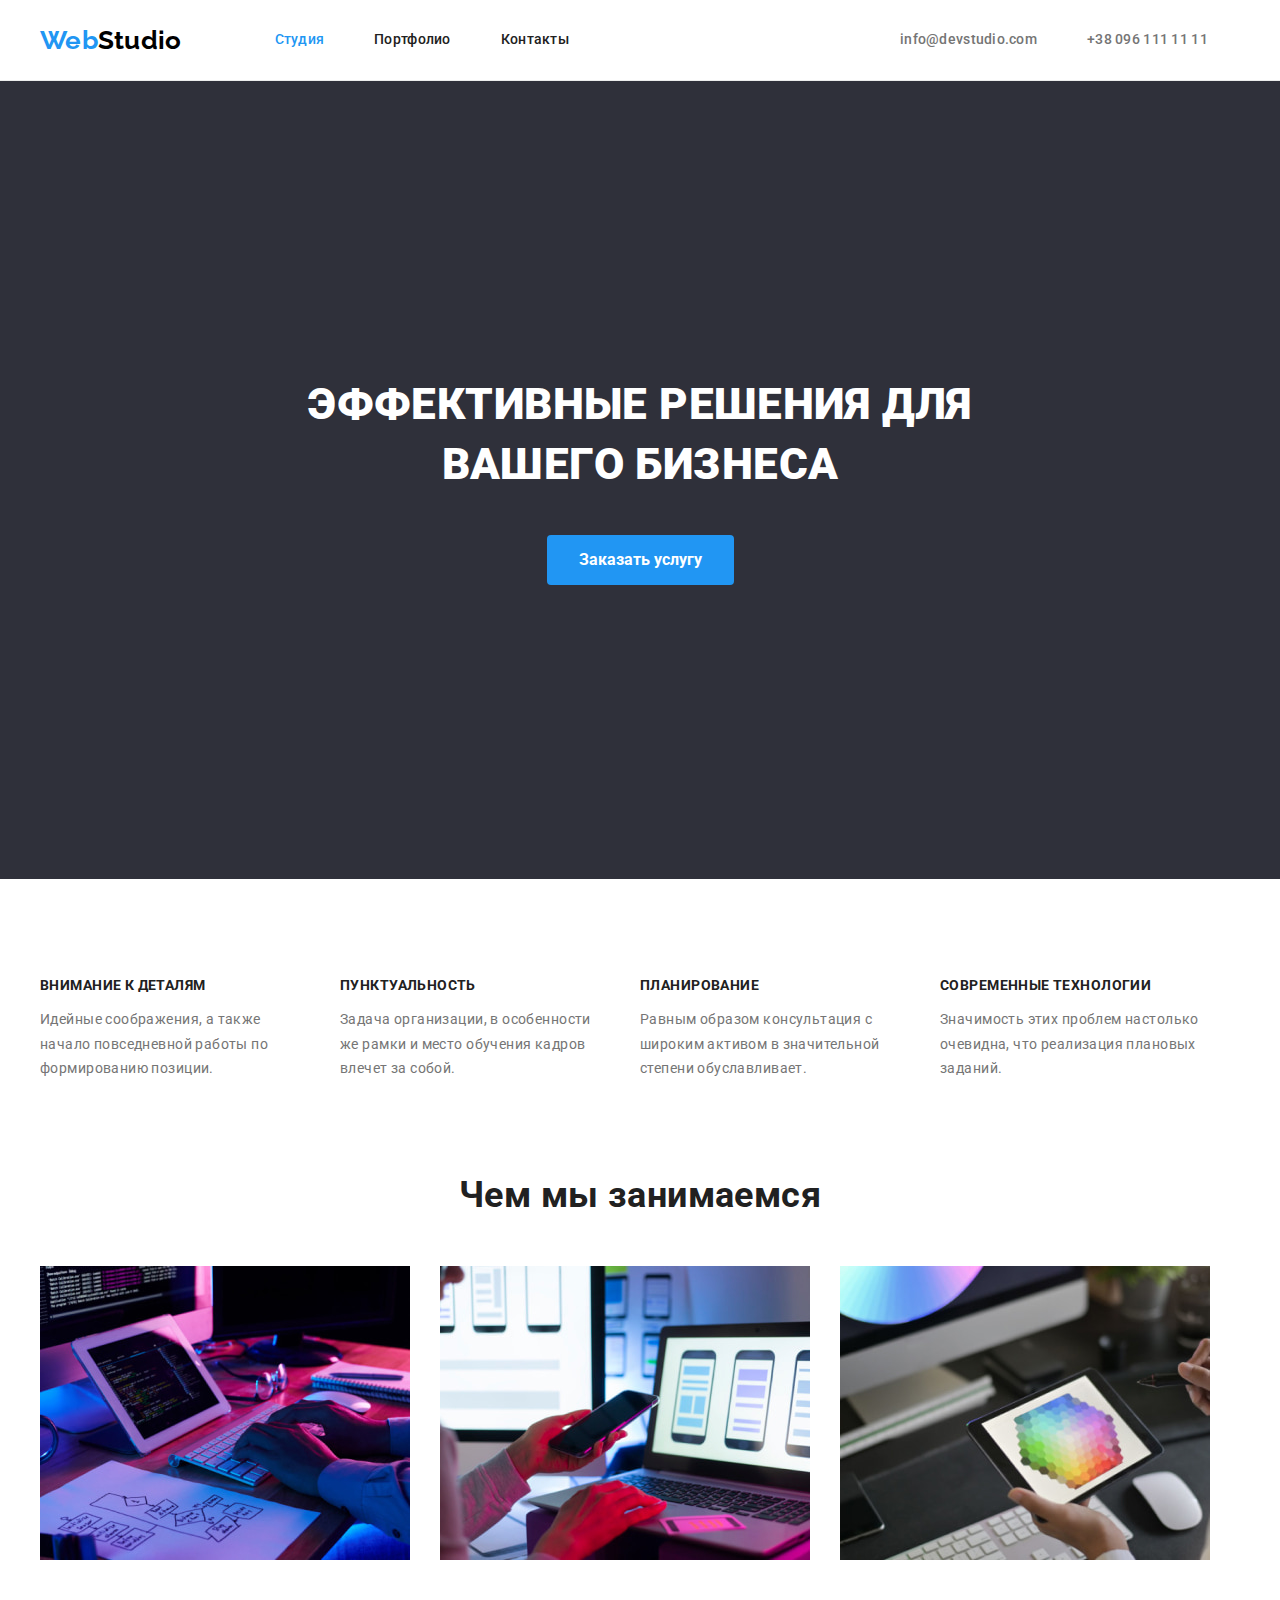
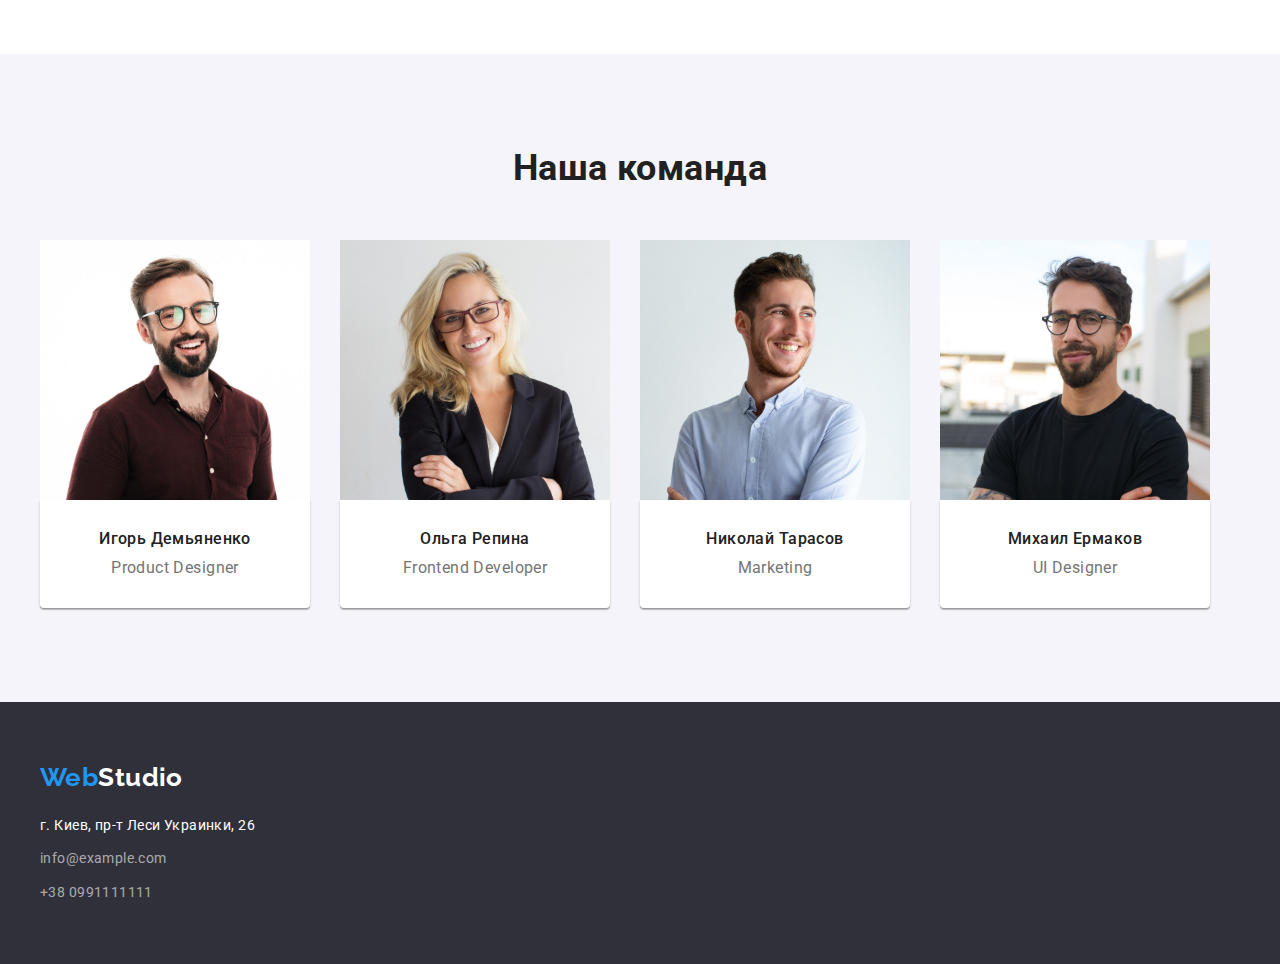
==== index.html @ 0404f06b "update" ====
<!DOCTYPE html>
<html lang="ru">
  <head>
    <meta charset="UTF-8" />
    <meta http-equiv="X-UA-Compatible" content="IE=edge" />
    <meta name="viewport" content="width=device-width, initial-scale=1.0" />
    <title>WebStudio</title>
    <link
      href="https://fonts.googleapis.com/css2?family=Raleway:wght@700&family=Roboto:wght@400;500;700;900&display=swap"
      rel="stylesheet"
    />
    <link
      rel="stylesheet"
      href="https://cdnjs.cloudflare.com/ajax/libs/modern-normalize/1.1.0/modern-normalize.min.css"
      integrity="sha512-wpPYUAdjBVSE4KJnH1VR1HeZfpl1ub8YT/NKx4PuQ5NmX2tKuGu6U/JRp5y+Y8XG2tV+wKQpNHVUX03MfMFn9Q=="
      crossorigin="anonymous"
      referrerpolicy="no-referrer"
    />
    <link rel="stylesheet" href="./css/styles.css" />
  </head>
  <body>
    <!--header-->
    <header class="header">
      <div class="container container-header">
        <a href="/" class="logo logo-header">Web<span class="logo-black">Studio</span></a>
        <nav>
          <ul class="header-list-nav list">
            <li class="item">
              <a class="link header-list-link current" href="./index.html">Студия</a>
            </li>
            <li class="item">
              <a class="link header-list-link" href="./portfolio.html">Портфолио</a>
            </li>
            <li class="item">
              <a class="link header-list-link" href="">Контакты</a>
            </li>
          </ul>
        </nav>
        <ul class="header-list-info list">
          <li class="item">
            <a href="mailto:info@devstudio.com" class="link header-list-link">info@devstudio.com</a>
          </li>
          <li class="item">
            <a href="tel:+380961111111" class="link header-list-link">+38 096 111 11 11</a>
          </li>
        </ul>
      </div>
    </header>
    <main>
      <!-- hero -->
      <section class="hero section">
        <div class="container hero-container">
          <h1 class="hero-title">Эффективные решения для вашего бизнеса</h1>

          <button class="hero-button btn" type="button">Заказать услугу</button>
        </div>
      </section>
      <!-- Feature -->
      <section class="feature section">
        <div class="container">
          <h2 class="visually-hidden">Особенности</h2>
          <ul class="list feature-list">
            <li class="item">
              <h3 class="feature-title">Внимание к деталям</h3>
              <p class="feature-paragraph">
                Идейные соображения, а также начало повседневной работы по формированию позиции.
              </p>
            </li>
            <li class="item">
              <h3 class="feature-title">Пунктуальность</h3>
              <p class="feature-paragraph">
                Задача организации, в особенности же рамки и место обучения кадров влечет за собой.
              </p>
            </li>
            <li class="item">
              <h3 class="feature-title">Планирование</h3>
              <p class="feature-paragraph">
                Равным образом консультация с широким активом в значительной степени обуславливает.
              </p>
            </li>
            <li class="item">
              <h3 class="feature-title">Современные технологии</h3>
              <p class="feature-paragraph">
                Значимость этих проблем настолько очевидна, что реализация плановых заданий.
              </p>
            </li>
          </ul>
        </div>
      </section>
      <!-- about us -->
      <section class="section">
        <div class="container">
          <div class="container-flex"><h2 class="section-title">Чем мы занимаемся</h2></div>
          <ul class="list list-retreat">
            <li class="item">
              <img
                src="./images/img-1.jpg"
                alt="Написание программного кода"
                width="370"
                height="294"
              />
            </li>
            <li class="item">
              <img
                src="./images/img2.jpg"
                alt="Разработка мобильного дезайну"
                width="370"
                height="294"
              />
            </li>
            <li class="item">
              <img
                src="./images/img3.jpg"
                alt="Подбор дизайнерского решения"
                width="370"
                height="294"
              />
            </li>
          </ul>
        </div>
      </section>
      <!-- our team -->
      <section class="team section">
        <div class="container">
          <div class="container-flex"><h2 class="section-title">Наша команда</h2></div>
          <ul class="list list-retreat">
            <li class="item">
              <img
                class="team-photo"
                src="./images/img1igor.jpg"
                alt="Фотография Игоря Демьяненко"
                width="270"
                height="260"
              />

              <div class="container-team">
                <h3 class="team-names">Игорь Демьяненко</h3>
                <p class="team-paragraph">Product Designer</p>
              </div>
            </li>
            <li class="item">
              <img
                class="team-photo"
                src="./images/img2olga.jpg"
                alt="Фотография Ольги Репина"
                width="270"
                height="260"
              />
              <div class="container-team">
                <h3 class="team-names">Ольга Репина</h3>
                <p class="team-paragraph">Frontend Developer</p>
              </div>
            </li>

            <li class="item">
              <img
                class="team-photo"
                src="./images/img3nykolai.jpg"
                alt="Фотография Николая Тарасова"
                width="270"
                height="260"
              />
              <div class="container-team">
                <h3 class="team-names">Николай Тарасов</h3>
                <p class="team-paragraph">Marketing</p>
              </div>
            </li>
            <li class="item">
              <img
                class="team-photo"
                src="./images/img4myhail.jpg"
                alt="Фотография Михаила Ермакова"
                width="270"
                height="260"
              />
              <div class="container-team">
                <h3 class="team-names">Михаил Ермаков</h3>
                <p class="team-paragraph">UI Designer</p>
              </div>
            </li>
          </ul>
        </div>
      </section>
    </main>
    <!-- Футер -->
    <footer class="footer">
      <div class="container">
        <a class="logo logo-footer" href="/">Web<span class="logo-white">Studio</span></a>
        <address class="footer-address">
          <ul class="list list-footer">
            <li class="item">
              <a
                class="link footer-link-map"
                href="https://goo.gl/maps/iJicYnpqkKLWsowK6"
                target="_blank"
                rel="noopener noreferrer"
                >г. Киев, пр-т Леси Украинки, 26</a
              >
            </li>
            <li class="item">
              <a class="link footer-link-info" href="mailto:info@example.com">info@example.com</a>
            </li>
            <li class="item">
              <a class="link footer-link-info" href="tel:+380991111111">+38 0991111111</a>
            </li>
          </ul>
        </address>
      </div>
    </footer>
  </body>
</html>
---- css/styles.css ----
/*Всі коліри тексту 1-ого макету: 
1. #212121 (black)
2. #2196F3 (blue)
3. #FFFFFF (white)
4. #757575 (gray)*/
:root {
  --brand-color-1: #212121;
  --brand-color-2: #2196f3;
  --primary-bg-color: #ffffff;
  --secondary-bg-color: #2f303a;
  --tertiary-bg-color: #f5f4fa;
  --paragraph-color: #757575;
}
.list {
  margin: 0;
  padding: 0;
  list-style: none;
}
h1,
h2,
h3,
h4,
h5,
h6,
p,
ul {
  margin: 0;
}

body {
  color: var(--paragraph-color);
  font-family: Roboto, sans-serif;
  font-size: 14px;
  line-height: 1.75;
  letter-spacing: 0.03em;
  margin: 0;
}
/* header */
.logo {
  color: var(--brand-color-2);
  text-decoration: none;
  font-family: 'Raleway';
  font-weight: 700;
  font-size: 26px;
  line-height: 1.19;
}
.logo-header {
  margin-right: 93px;
}
.logo-black {
  color: #000000;
}
.header-link-logo-text,
.footer-link-logo-text {
  color: var(--brand-color-2);
  font-family: Raleway sans-serif;
}

.header {
  font-weight: 500;
  line-height: 1.14;
  letter-spacing: 0.02em;
  border-bottom: 1px solid #ececec;
}
.link {
  text-decoration: none;
  color: currentColor;
}
.header-list-link:hover,
.header-list-link:focus,
.header-info-link:hover,
.header-info-link:focus {
  color: var(--brand-color-2);
}
.header-list-nav {
  color: var(--brand-color-1);
}
.header-list-link.current {
  color: var(--brand-color-2);
}

/* hero */
.hero {
  background-color: var(--secondary-bg-color);
  text-align: center;
}
.hero-title {
  color: var(--primary-bg-color);
  font-weight: 900;
  font-size: 44px;
  line-height: 1.36;
  text-transform: uppercase;

  width: 696px;
  margin-bottom: 40px;
  margin-left: auto;
  margin-right: auto;
}
.hero-button {
  color: var(--primary-bg-color);
  background-color: var(--brand-color-2);
  border: 0ch;
  font-weight: 700;
  font-size: 16px;
  line-height: 1.875;
  margin-left: auto;
  margin-right: auto;
  border-radius: 4px;
  padding: 10px 32px;
}
.hero-button:hover,
.hero-button:focus {
  background-color: #188ce8;
}
/* feature */
.feature-title {
  font-weight: 700;
  font-size: 14px;
  text-transform: uppercase;
  color: var(--brand-color-1);
  margin-bottom: 10px;
}

/* about-us */
.section-title {
  font-weight: 700;
  font-size: 36px;
  line-height: 1.16;
  color: var(--brand-color-1);
}
/* our team */
.team {
  background-color: var(--tertiary-bg-color);
}
.team-names {
  font-weight: 500;
  font-size: 16px;
  line-height: 1.18;
  color: var(--brand-color-1);
}
.team-paragraph,
.portfolio-paragraph {
  font-size: 16px;
  line-height: 1.18;
}
/* footer */
.footer {
  background-color: var(--secondary-bg-color);
}
.logo-white {
  color: var(--primary-bg-color);
}
.footer-link-map {
  color: var(--primary-bg-color);
}
.footer-link-info {
  color: rgba(255, 255, 255, 0.6);
}
.footer-address {
  font-style: inherit;
}
/* Для кнопок у портфоліо */
.filter-button {
  color: var(--brand-color-1);
  background-color: var(--tertiary-bg-color);
  border: none;
  font-weight: 500;
  font-size: 16px;
  line-height: 1.62;
}
.filter-button:hover,
.filter-button:focus {
  color: var(--primary-bg-color);
  background-color: var(--brand-color-2);
}
/* Для постерів у портфоліо */
.portfolio-link {
  text-decoration: none;
}
.portfolio-title {
  color: var(--brand-color-1);
  font-weight: 700;
  font-size: 18px;
  line-height: 2;
  margin-bottom: 4px;
}
.btn {
  cursor: pointer;
  font-family: inherit;
  display: flex;
}
/* hw-03 */
.visually-hidden {
  position: absolute;
  width: 1px;
  height: 1px;
  margin: -1px;
  border: 0;
  padding: 0;

  white-space: nowrap;
  clip-path: inset(100%);
  clip: rect(0 0 0 0);
  overflow: hidden;
}
.header-list-nav,
.header-list-info {
  display: flex;
}
.header-list-nav .item:not(:last-child) {
  margin-right: 50px;
}
.container-header {
  display: flex;
  align-items: center;
}
.header-list-info .item:not(:last-child) {
  margin-right: 50px;
  margin-left: 331px;
}

.container {
  width: 1200px;
  padding-left: 15px;
  padding-right: 15px;
  margin-left: auto;
  margin-right: auto;
}
.header-list-link {
  display: block;
  padding: 32px 0;
}
.section {
  padding-bottom: 94px;
  padding-top: 94px;
}
.feature-list {
  display: flex;
}
img {
  display: block;
}
.feature-list .item {
  width: 270px;
  margin-right: 30px;
}
.feature-list .item:last-child {
  margin-right: 0;
}

.filter-item:not(:last-child) {
  margin-right: 30px;
}
.filter-button {
  border-radius: 4px;
}
.portfolio-list {
  display: flex;

  flex-wrap: wrap;
}
.portfolio-item {
  width: 370px;
  margin-right: 30px;
  margin-bottom: 30px;
}
/* .portfolio-item {
  width: calc((100% - 60px) / 3);
  margin-right: 30px;
  margin-bottom: 30px;
} */
.portfolio-item:nth-child(3n) {
  margin-right: 0;
}
.portfolio-item:nth-last-child(-n + 3) {
  margin-bottom: 0;
}

.container-portfolio {
  border: 1px solid #eeeeee;
  border-top: 0;
  padding: 20px 24px;
}
.container-filter {
  display: flex;
}
.filter-list {
  display: flex;
  margin-bottom: 50px;
  margin-left: auto;
  margin-right: auto;
}

.container-flex {
  display: flex;
}
.section-title {
  margin: 0 auto 50px;
}
.feature {
  padding-bottom: 0;
}
.list-retreat {
  display: flex;
}
.list-retreat .item:not(:last-child) {
  margin-right: 30px;
}
.container-team {
  background: #ffffff;
  text-align: center;
  padding-bottom: 30px;
  padding-top: 30px;
  border-radius: 0px 0px 4px 4px;

  box-shadow: 0px 1px 3px rgba(0, 0, 0, 0.12), 0px 1px 1px rgba(0, 0, 0, 0.14),
    0px 2px 1px rgba(0, 0, 0, 0.2);
}
.team-names {
  margin-bottom: 10px;
}
.logo-footer {
  margin-top: 60px;
  margin-bottom: 20px;
  display: inline-block;
}
.list-footer {
  display: flex;
  flex-direction: column;
}
.list-footer .item:not(:last-child) {
  margin-bottom: 9px;
}
.list-footer .item:last-child {
  margin-bottom: 60px;
}

.hero-container {
  padding: 200px 0;
}
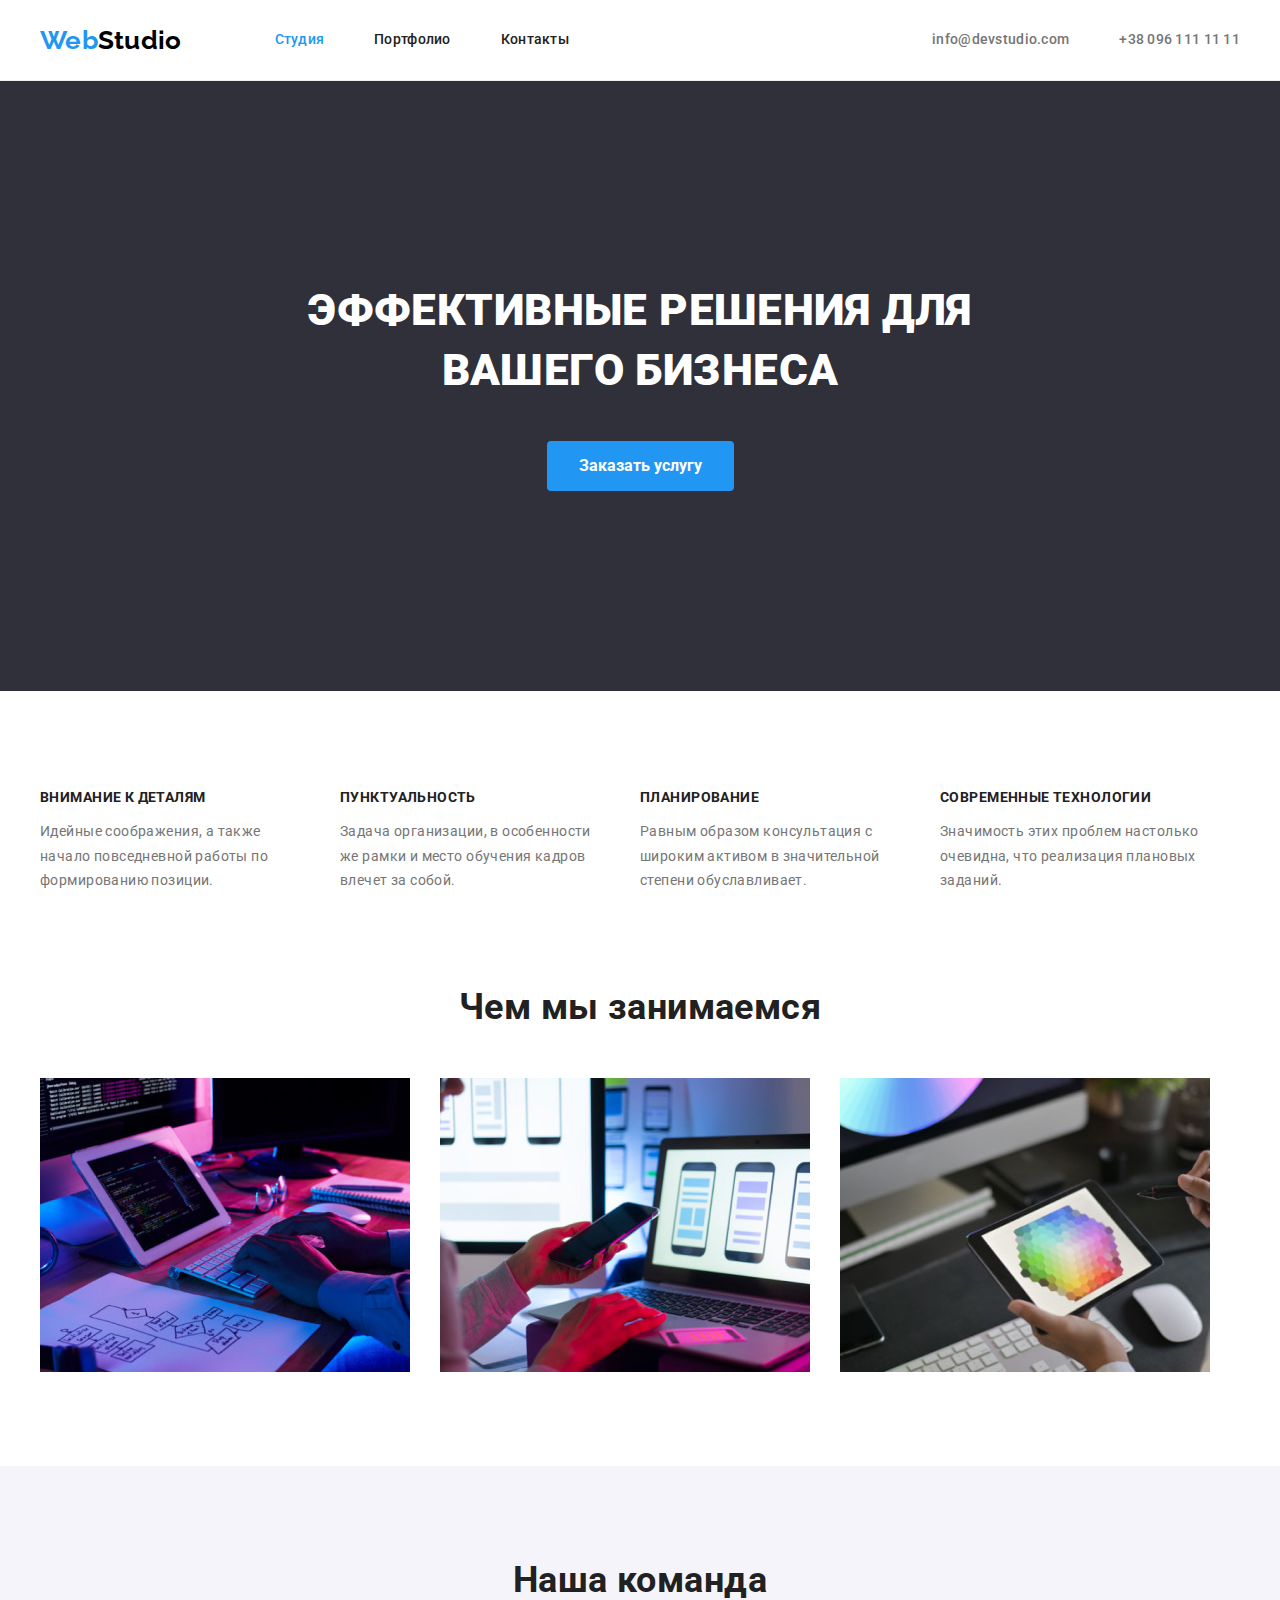
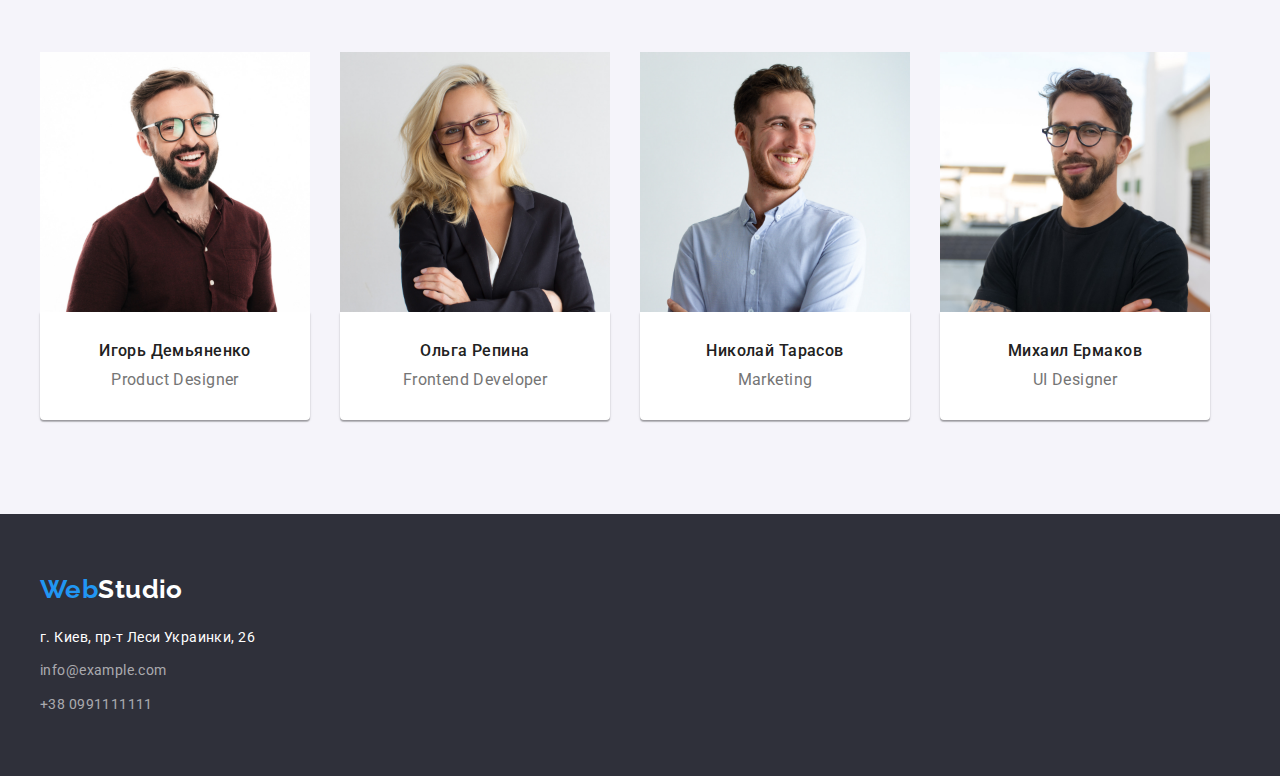
==== commit 7debbdc6: "update" ====
--- a/index.html
+++ b/index.html
@@ -48,7 +48,7 @@
     </header>
     <main>
       <!-- hero -->
-      <section class="hero section">
+      <section class="hero">
         <div class="container hero-container">
           <h1 class="hero-title">Эффективные решения для вашего бизнеса</h1>
 
@@ -90,7 +90,8 @@
       <!-- about us -->
       <section class="section">
         <div class="container">
-          <div class="container-flex"><h2 class="section-title">Чем мы занимаемся</h2></div>
+          <h2 class="section-title">Чем мы занимаемся</h2>
+
           <ul class="list list-retreat">
             <li class="item">
               <img
@@ -122,7 +123,8 @@
       <!-- our team -->
       <section class="team section">
         <div class="container">
-          <div class="container-flex"><h2 class="section-title">Наша команда</h2></div>
+          <h2 class="section-title">Наша команда</h2>
+
           <ul class="list list-retreat">
             <li class="item">
               <img
--- a/css/styles.css
+++ b/css/styles.css
@@ -39,7 +39,7 @@
 .logo {
   color: var(--brand-color-2);
   text-decoration: none;
-  font-family: 'Raleway';
+  font-family: "Raleway";
   font-weight: 700;
   font-size: 26px;
   line-height: 1.19;
@@ -83,6 +83,7 @@
 .hero {
   background-color: var(--secondary-bg-color);
   text-align: center;
+  padding: 200px 0;
 }
 .hero-title {
   color: var(--primary-bg-color);
@@ -146,6 +147,7 @@
 /* footer */
 .footer {
   background-color: var(--secondary-bg-color);
+  padding: 60px 0;
 }
 .logo-white {
   color: var(--primary-bg-color);
@@ -207,8 +209,8 @@
 .header-list-info {
   display: flex;
 }
-.header-list-nav .item:not(:last-child) {
-  margin-right: 50px;
+.header-list-nav {
+  gap: 50px;
 }
 .container-header {
   display: flex;
@@ -216,7 +218,6 @@
 }
 .header-list-info .item:not(:last-child) {
   margin-right: 50px;
-  margin-left: 331px;
 }
 
 .container {
@@ -236,13 +237,13 @@
 }
 .feature-list {
   display: flex;
+  gap: 30px;
 }
 img {
   display: block;
 }
 .feature-list .item {
   width: 270px;
-  margin-right: 30px;
 }
 .feature-list .item:last-child {
   margin-right: 0;
@@ -253,27 +254,12 @@
 }
 .filter-button {
   border-radius: 4px;
+  padding: 6px 22px;
 }
 .portfolio-list {
   display: flex;
-
+  gap: 30px;
   flex-wrap: wrap;
-}
-.portfolio-item {
-  width: 370px;
-  margin-right: 30px;
-  margin-bottom: 30px;
-}
-/* .portfolio-item {
-  width: calc((100% - 60px) / 3);
-  margin-right: 30px;
-  margin-bottom: 30px;
-} */
-.portfolio-item:nth-child(3n) {
-  margin-right: 0;
-}
-.portfolio-item:nth-last-child(-n + 3) {
-  margin-bottom: 0;
 }
 
 .container-portfolio {
@@ -287,25 +273,24 @@
 .filter-list {
   display: flex;
   margin-bottom: 50px;
-  margin-left: auto;
-  margin-right: auto;
+  justify-content: center;
 }
 
 .container-flex {
   display: flex;
 }
 .section-title {
-  margin: 0 auto 50px;
+  margin-bottom: 50px;
+  text-align: center;
 }
 .feature {
   padding-bottom: 0;
 }
 .list-retreat {
   display: flex;
-}
-.list-retreat .item:not(:last-child) {
-  margin-right: 30px;
-}
+  gap: 30px;
+}
+
 .container-team {
   background: #ffffff;
   text-align: center;
@@ -320,7 +305,6 @@
   margin-bottom: 10px;
 }
 .logo-footer {
-  margin-top: 60px;
   margin-bottom: 20px;
   display: inline-block;
 }
@@ -331,10 +315,7 @@
 .list-footer .item:not(:last-child) {
   margin-bottom: 9px;
 }
-.list-footer .item:last-child {
-  margin-bottom: 60px;
-}
-
-.hero-container {
-  padding: 200px 0;
-}
+
+.header-list-info {
+  margin-left: auto;
+}
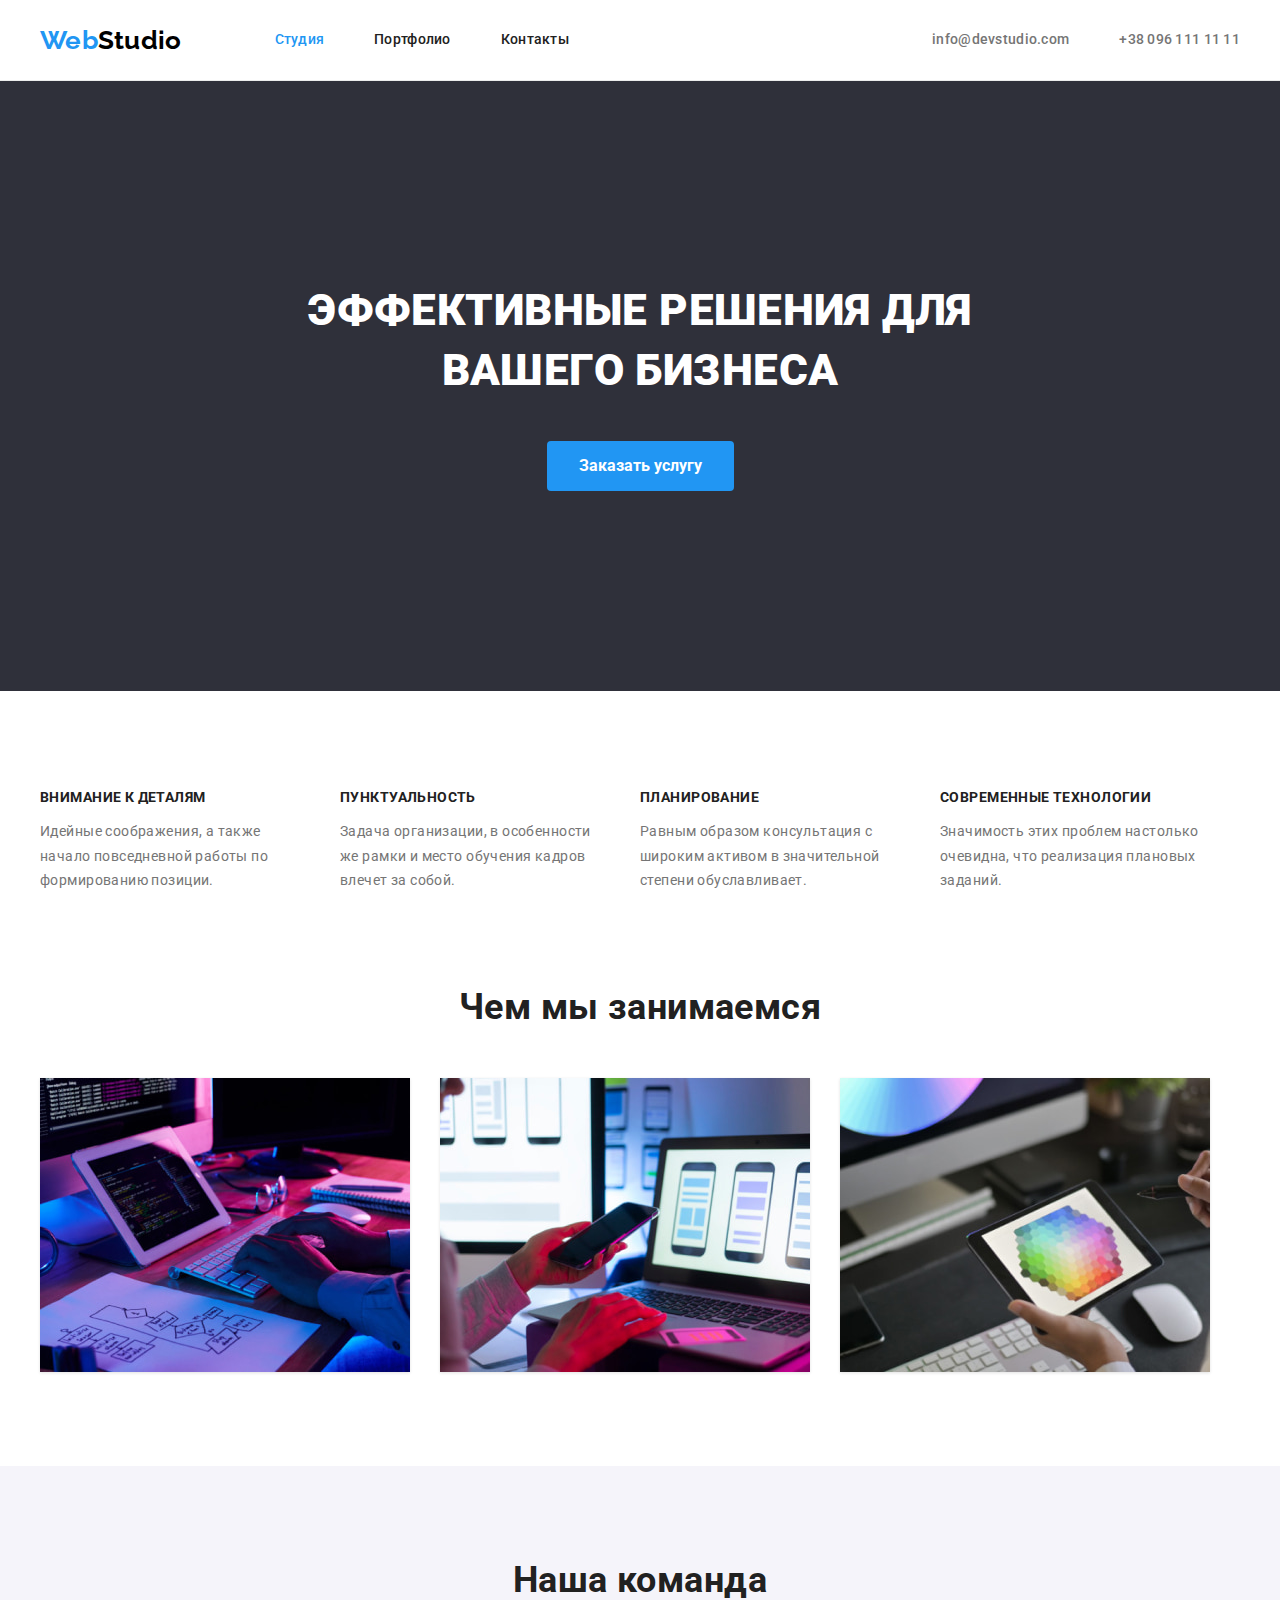
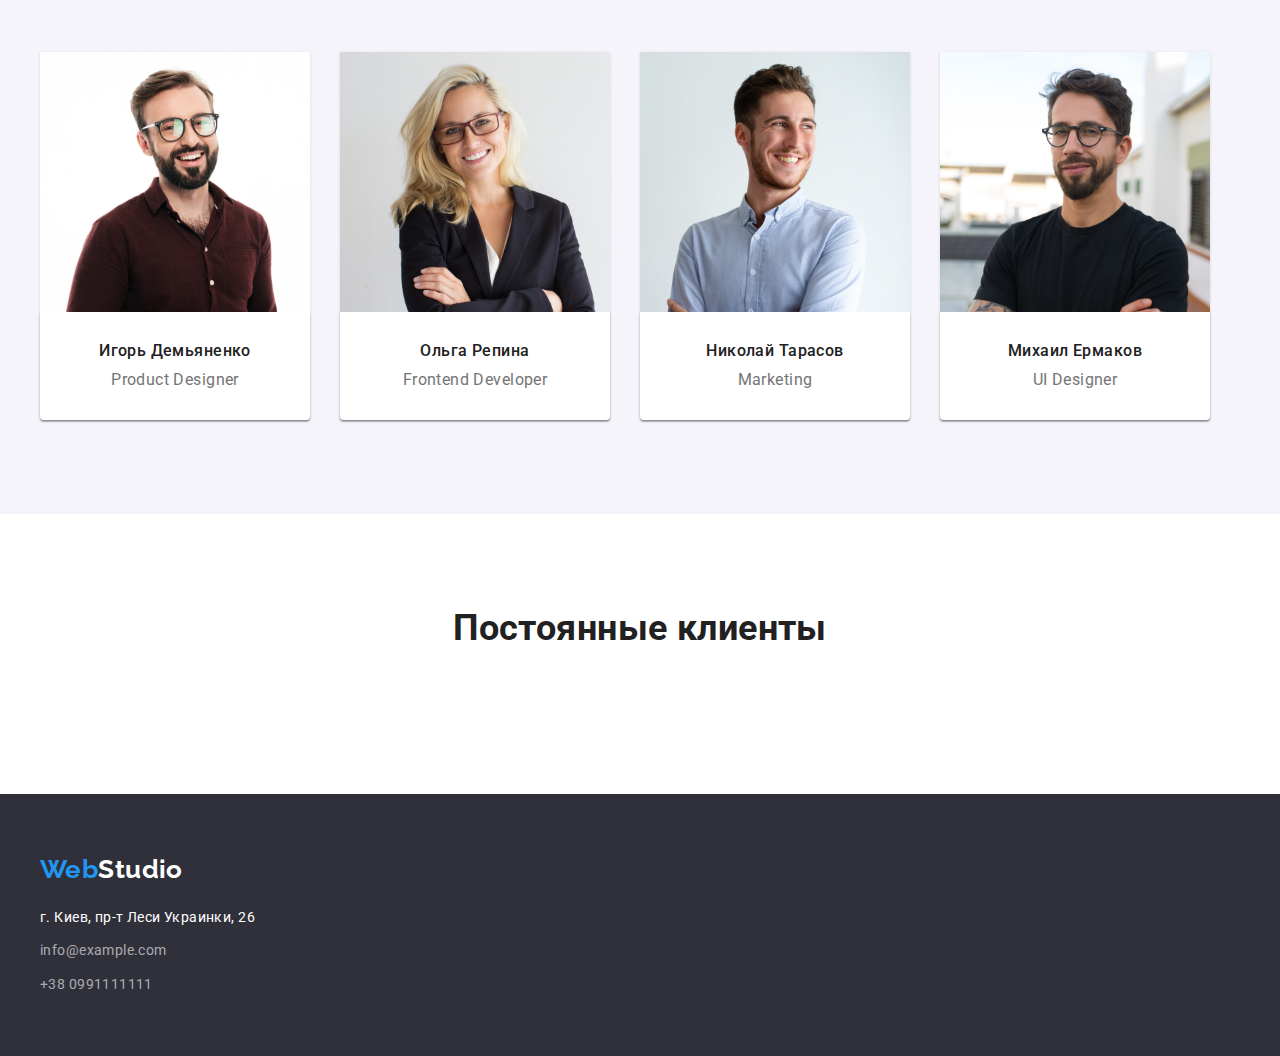
==== commit 56509e8c: "нр" ====
--- a/index.html
+++ b/index.html
@@ -183,6 +183,20 @@
           </ul>
         </div>
       </section>
+      <!-- clients -->
+      <section class="clients">
+        <div class="section">
+          <h2 class="clients-title">Постоянные клиенты</h2>
+          <ul class="clients-list list">
+            <li class="item"></li>
+            <li class="item"></li>
+            <li class="item"></li>
+            <li class="item"></li>
+            <li class="item"></li>
+            <li class="item"></li>
+          </ul>
+        </div>
+      </section>
     </main>
     <!-- Футер -->
     <footer class="footer">
--- a/css/styles.css
+++ b/css/styles.css
@@ -39,7 +39,7 @@
 .logo {
   color: var(--brand-color-2);
   text-decoration: none;
-  font-family: "Raleway";
+  font-family: 'Raleway';
   font-weight: 700;
   font-size: 26px;
   line-height: 1.19;
@@ -174,6 +174,11 @@
 .filter-button:focus {
   color: var(--primary-bg-color);
   background-color: var(--brand-color-2);
+  box-shadow: 0px 2px 2px 0px hsla(0, 0%, 0%, 0.12);
+
+  box-shadow: 0px 1px 2px 0px hsla(0, 0%, 0%, 0.08);
+
+  box-shadow: 0px 3px 1px 0px hsla(0, 0%, 0%, 0.1);
 }
 /* Для постерів у портфоліо */
 .portfolio-link {
@@ -290,7 +295,13 @@
   display: flex;
   gap: 30px;
 }
-
+.list-retreat .item {
+  box-shadow: 0px 2px 1px 0px hsla(0, 0%, 0%, 0.2);
+
+  box-shadow: 0px 1px 1px 0px hsla(0, 0%, 0%, 0.14);
+
+  box-shadow: 0px 1px 3px 0px hsla(0, 0%, 0%, 0.12);
+}
 .container-team {
   background: #ffffff;
   text-align: center;
@@ -319,3 +330,21 @@
 .header-list-info {
   margin-left: auto;
 }
+.portfolio-item:hover {
+  box-shadow: 1px 4px 6px 0px hsla(0, 0%, 0%, 0.16);
+
+  box-shadow: 0px 4px 4px 0px hsla(0, 0%, 0%, 0.06);
+
+  box-shadow: 0px 1px 1px 0px hsla(0, 0%, 0%, 0.12);
+}
+.clients {
+  background-color: var(--primary-bg-color);
+}
+.clients-title {
+  color: var(--brand-color-1);
+  font-weight: 700;
+  font-size: 36px;
+  line-height: 1.16;
+  text-align: center;
+  margin-bottom: 50px;
+}
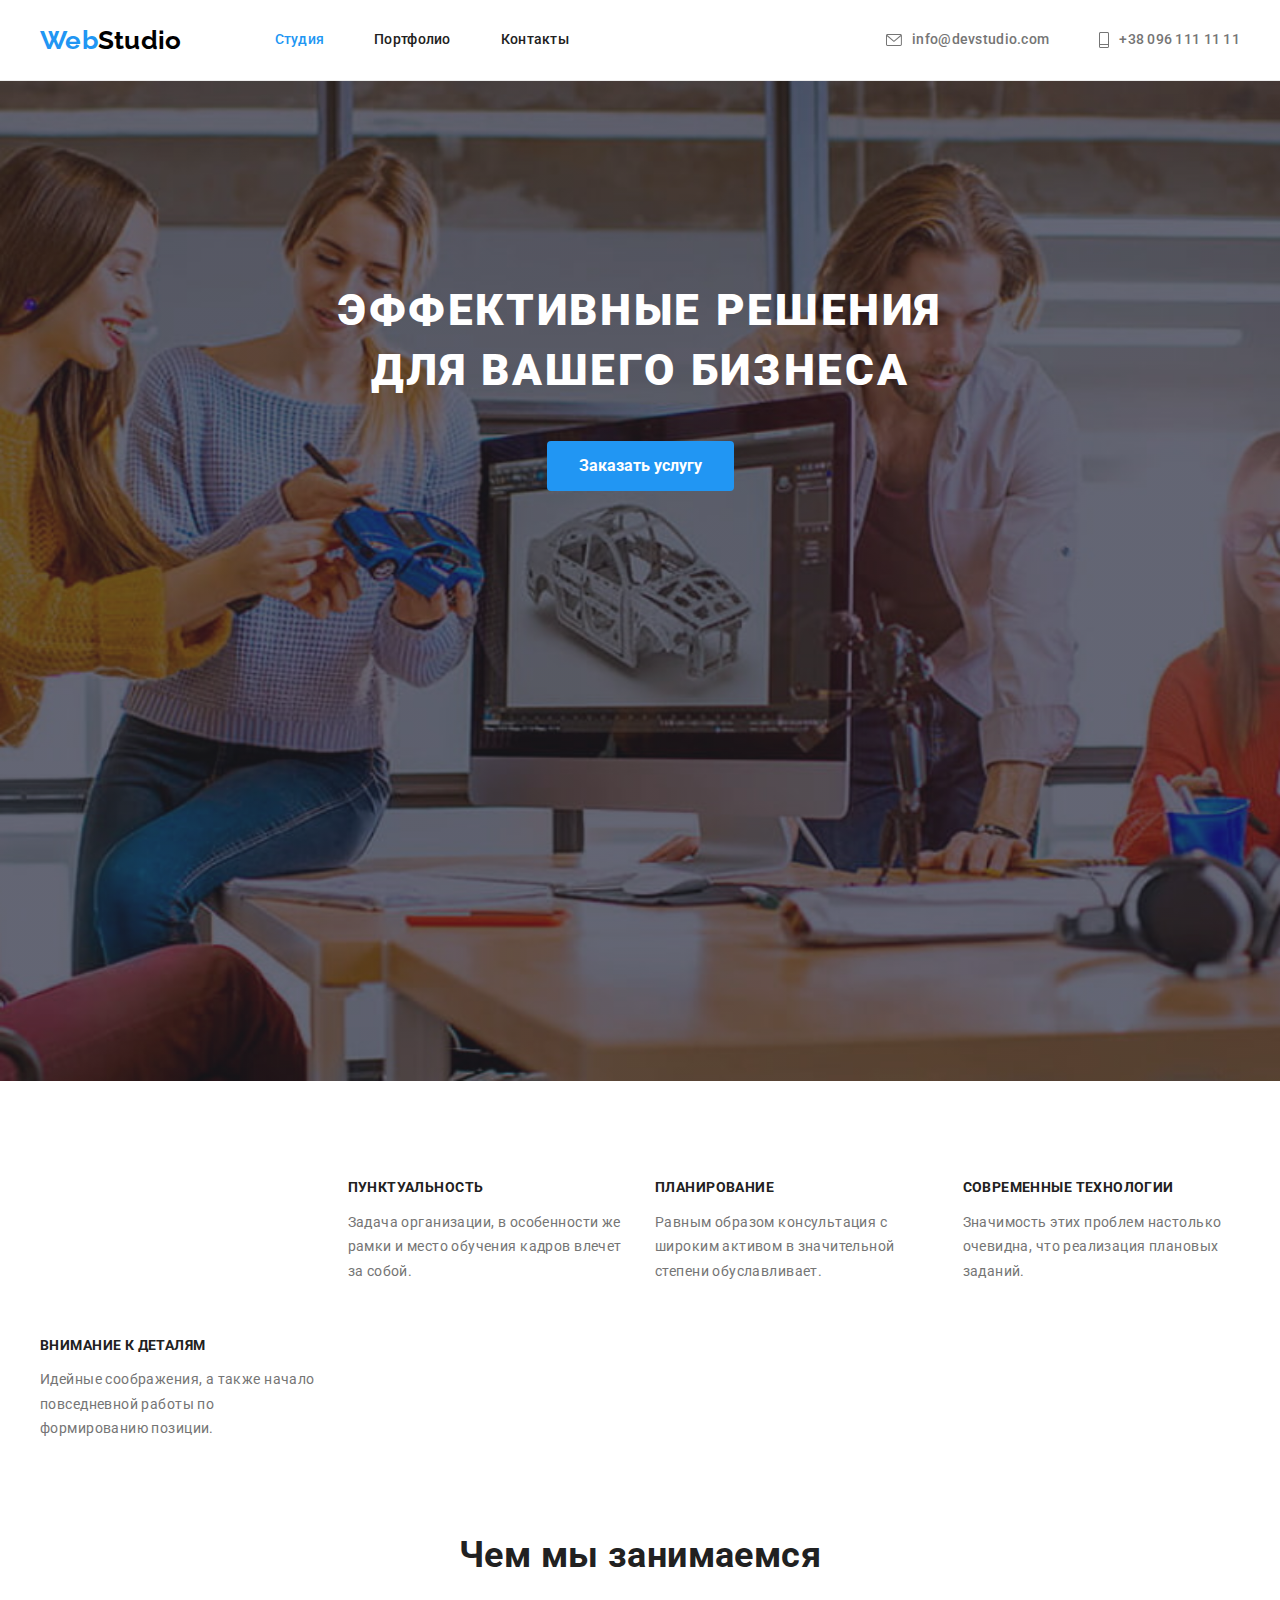
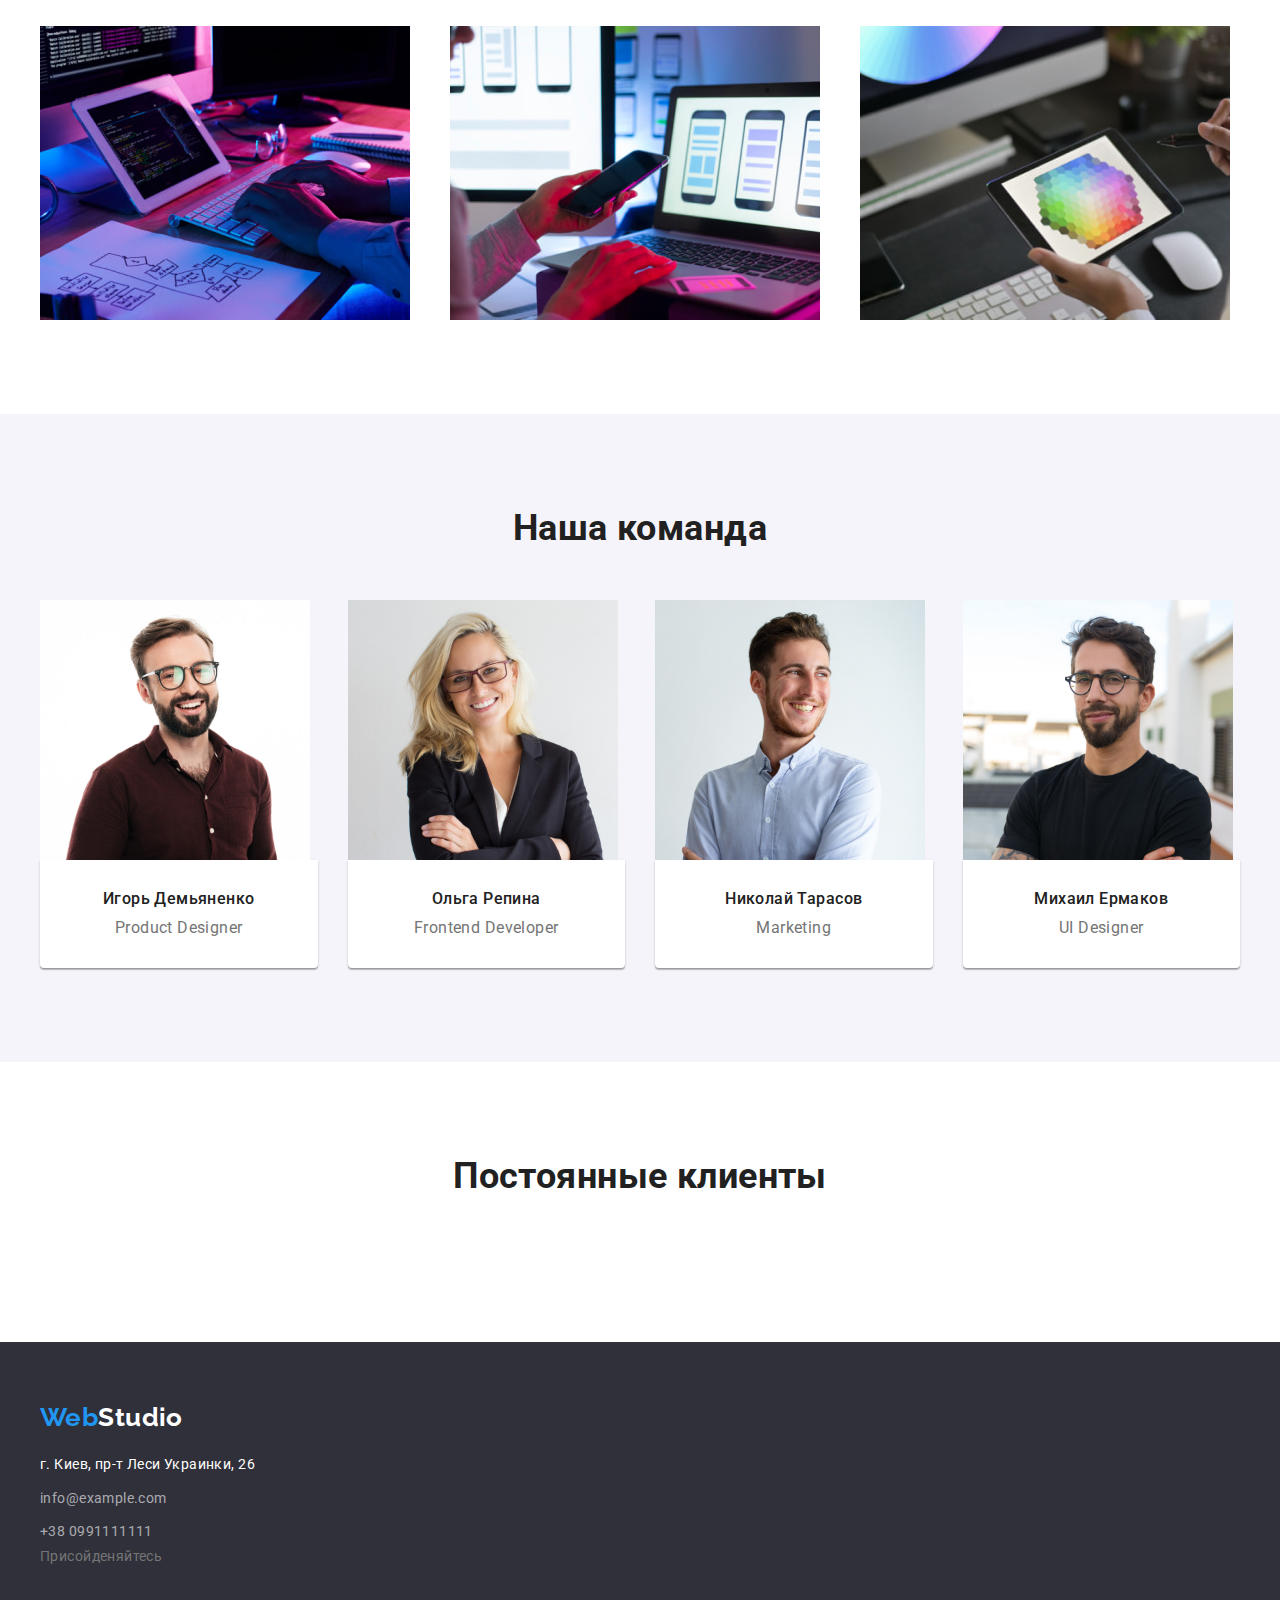
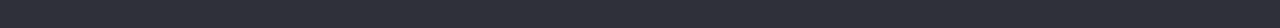
==== commit 59a12b15: "up" ====
--- a/index.html
+++ b/index.html
@@ -38,17 +38,22 @@
         </nav>
         <ul class="header-list-info list">
           <li class="item">
-            <a href="mailto:info@devstudio.com" class="link header-list-link">info@devstudio.com</a>
+            <a  href="mailto:info@devstudio.com" class="link header-list-link">
+             <svg class="icon icon-info" width="16px" height="12px"><use  href="./images/icons.svg#icon-envelope">
+
+             </use>
+             </svg>info@devstudio.com</a>
           </li>
           <li class="item">
-            <a href="tel:+380961111111" class="link header-list-link">+38 096 111 11 11</a>
+            <a href="tel:+380961111111" class="link header-list-link">
+              <svg class="icon icon-info" width="10px"height="16px"><use href="./images/icons.svg#icon-phone"></use></svg>+38 096 111 11 11</a>
           </li>
         </ul>
       </div>
     </header>
     <main>
       <!-- hero -->
-      <section class="hero">
+      <section class="hero overlay">
         <div class="container hero-container">
           <h1 class="hero-title">Эффективные решения для вашего бизнеса</h1>
 
@@ -59,8 +64,11 @@
       <section class="feature section">
         <div class="container">
           <h2 class="visually-hidden">Особенности</h2>
-          <ul class="list feature-list">
-            <li class="item">
+          <ul class="list card-set feature-list">
+            <li class="item">
+              <div>
+                <svg><use></use></svg>
+              </div>
               <h3 class="feature-title">Внимание к деталям</h3>
               <p class="feature-paragraph">
                 Идейные соображения, а также начало повседневной работы по формированию позиции.
@@ -92,29 +100,29 @@
         <div class="container">
           <h2 class="section-title">Чем мы занимаемся</h2>
 
-          <ul class="list list-retreat">
+          <ul class="list card-set list-about">
             <li class="item">
               <img
                 src="./images/img-1.jpg"
                 alt="Написание программного кода"
-                width="370"
-                height="294"
+                width="370px"
+                height="294px"
               />
             </li>
             <li class="item">
               <img
                 src="./images/img2.jpg"
                 alt="Разработка мобильного дезайну"
-                width="370"
-                height="294"
+                width="370px"
+                height="294px"
               />
             </li>
             <li class="item">
               <img
                 src="./images/img3.jpg"
                 alt="Подбор дизайнерского решения"
-                width="370"
-                height="294"
+                width="370px"
+                height="294px"
               />
             </li>
           </ul>
@@ -125,7 +133,7 @@
         <div class="container">
           <h2 class="section-title">Наша команда</h2>
 
-          <ul class="list list-retreat">
+          <ul class="list list-team card-set">
             <li class="item">
               <img
                 class="team-photo"
@@ -183,7 +191,7 @@
           </ul>
         </div>
       </section>
-      <!-- clients -->
+            <!-- clients -->
       <section class="clients">
         <div class="section">
           <h2 class="clients-title">Постоянные клиенты</h2>
@@ -197,6 +205,7 @@
           </ul>
         </div>
       </section>
+    </main>
     </main>
     <!-- Футер -->
     <footer class="footer">
@@ -221,6 +230,7 @@
             </li>
           </ul>
         </address>
+        <p>Присойденяйтесь</p>
       </div>
     </footer>
   </body>
--- a/css/styles.css
+++ b/css/styles.css
@@ -71,6 +71,7 @@
 .header-info-link:hover,
 .header-info-link:focus {
   color: var(--brand-color-2);
+  fill: var(--brand-color-2);
 }
 .header-list-nav {
   color: var(--brand-color-1);
@@ -81,12 +82,25 @@
 
 /* hero */
 .hero {
-  background-color: var(--secondary-bg-color);
+  background-color: rgba(196, 196, 196, 1);
   text-align: center;
+
   padding: 200px 0;
 }
+.overlay {
+  height: 600px;
+  max-width: 1600px;
+
+  background-image: linear-gradient(to right, rgba(47, 48, 58, 0.4), rgba(47, 48, 58, 0.4)),
+    url(../images/bg-hero.jpg);
+  background-repeat: no-repeat;
+  background-position: center;
+  background-size: cover;
+  margin-right: auto;
+  margin-left: auto;
+}
 .hero-title {
-  color: var(--primary-bg-color);
+  color: rgba(255, 255, 255, 1);
   font-weight: 900;
   font-size: 44px;
   line-height: 1.36;
@@ -96,6 +110,7 @@
   margin-bottom: 40px;
   margin-left: auto;
   margin-right: auto;
+  letter-spacing: 0.06em;
 }
 .hero-button {
   color: var(--primary-bg-color);
@@ -174,11 +189,6 @@
 .filter-button:focus {
   color: var(--primary-bg-color);
   background-color: var(--brand-color-2);
-  box-shadow: 0px 2px 2px 0px hsla(0, 0%, 0%, 0.12);
-
-  box-shadow: 0px 1px 2px 0px hsla(0, 0%, 0%, 0.08);
-
-  box-shadow: 0px 3px 1px 0px hsla(0, 0%, 0%, 0.1);
 }
 /* Для постерів у портфоліо */
 .portfolio-link {
@@ -233,22 +243,19 @@
   margin-right: auto;
 }
 .header-list-link {
-  display: block;
+  display: inline-flex;
+  align-items: center;
   padding: 32px 0;
 }
 .section {
   padding-bottom: 94px;
   padding-top: 94px;
 }
-.feature-list {
-  display: flex;
-  gap: 30px;
-}
 img {
   display: block;
 }
 .feature-list .item {
-  width: 270px;
+  width: calc((100% - 90px) / 4);
 }
 .feature-list .item:last-child {
   margin-right: 0;
@@ -260,11 +267,6 @@
 .filter-button {
   border-radius: 4px;
   padding: 6px 22px;
-}
-.portfolio-list {
-  display: flex;
-  gap: 30px;
-  flex-wrap: wrap;
 }
 
 .container-portfolio {
@@ -291,17 +293,7 @@
 .feature {
   padding-bottom: 0;
 }
-.list-retreat {
-  display: flex;
-  gap: 30px;
-}
-.list-retreat .item {
-  box-shadow: 0px 2px 1px 0px hsla(0, 0%, 0%, 0.2);
-
-  box-shadow: 0px 1px 1px 0px hsla(0, 0%, 0%, 0.14);
-
-  box-shadow: 0px 1px 3px 0px hsla(0, 0%, 0%, 0.12);
-}
+
 .container-team {
   background: #ffffff;
   text-align: center;
@@ -330,16 +322,24 @@
 .header-list-info {
   margin-left: auto;
 }
-.portfolio-item:hover {
-  box-shadow: 1px 4px 6px 0px hsla(0, 0%, 0%, 0.16);
-
-  box-shadow: 0px 4px 4px 0px hsla(0, 0%, 0%, 0.06);
-
-  box-shadow: 0px 1px 1px 0px hsla(0, 0%, 0%, 0.12);
+.card-set {
+  display: flex;
+  gap: 30px;
+  flex-wrap: wrap;
+}
+.list-about .item {
+  width: calc((100% - 60px) / 3);
+}
+.list-team .item {
+  width: calc((100% - 90px) / 4);
+}
+.portfolio-list .portfolio-item {
+  width: calc((100% - 60px) / 3);
 }
 .clients {
   background-color: var(--primary-bg-color);
 }
+
 .clients-title {
   color: var(--brand-color-1);
   font-weight: 700;
@@ -348,3 +348,11 @@
   text-align: center;
   margin-bottom: 50px;
 }
+.icon-info {
+  margin-right: 10px;
+  fill: rgba(117, 117, 117, 1);
+}
+
+.link:hover .icon {
+  fill: #188ce8;
+}
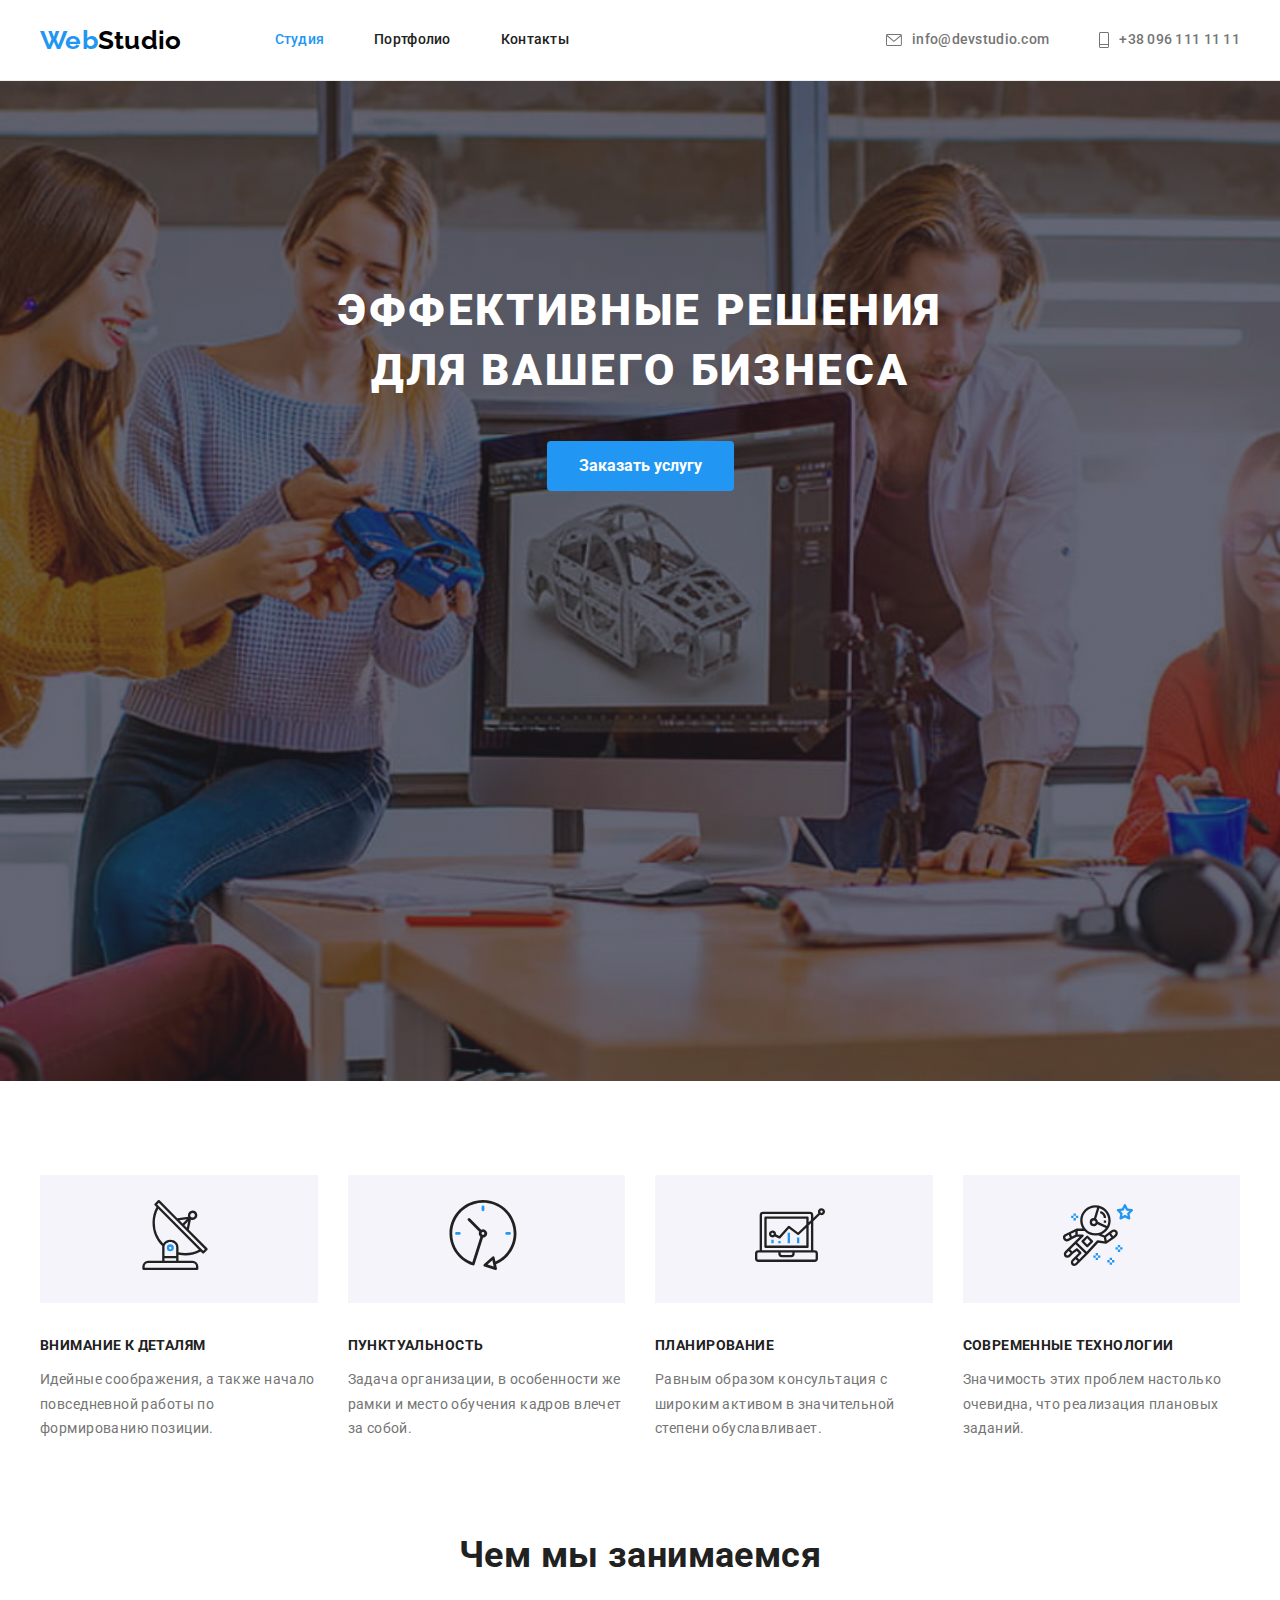
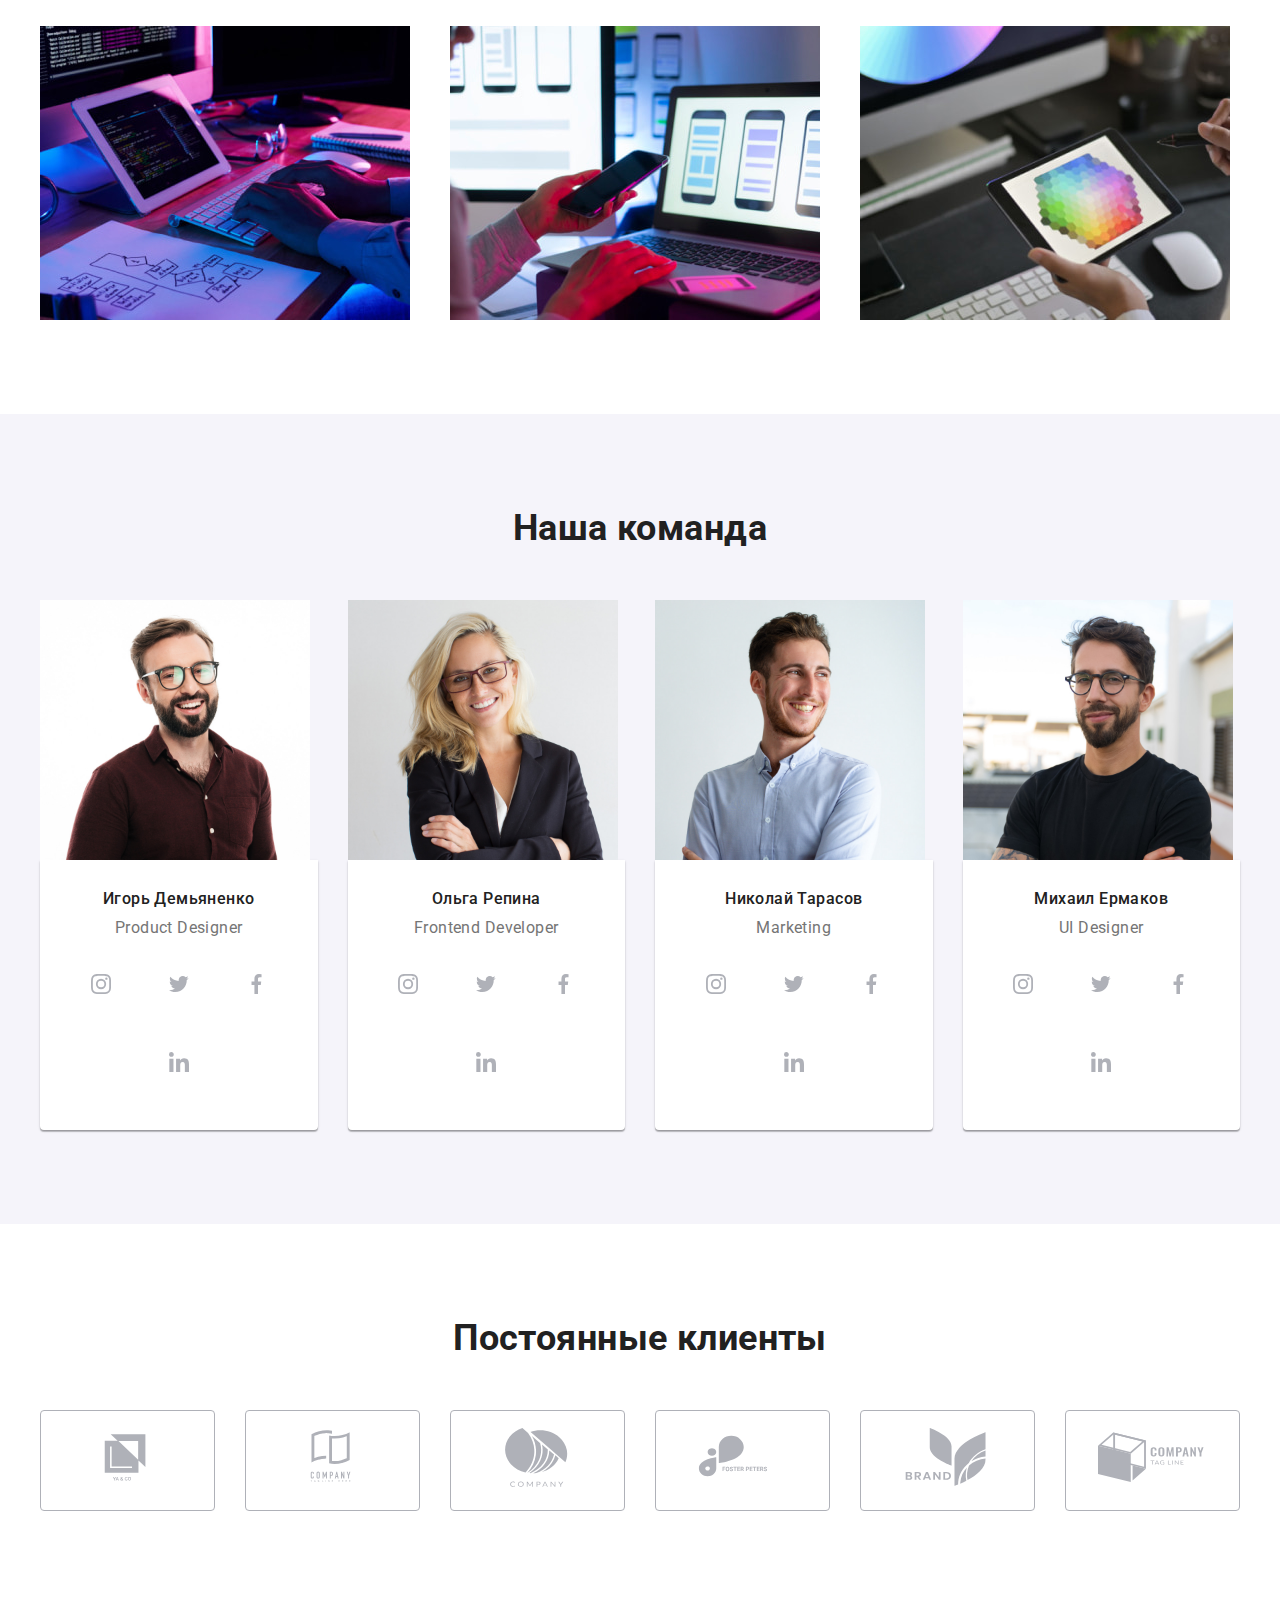
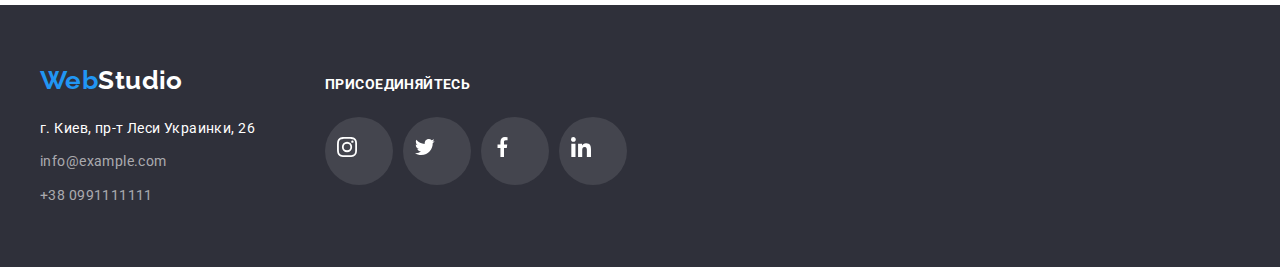
==== commit 6ede3298: "up" ====
--- a/index.html
+++ b/index.html
@@ -39,14 +39,14 @@
         <ul class="header-list-info list">
           <li class="item">
             <a  href="mailto:info@devstudio.com" class="link header-list-link">
-             <svg class="icon icon-info" width="16px" height="12px"><use  href="./images/icons.svg#icon-envelope">
+             <svg class="icon-info" width="16px" height="12px"><use  href="./images/icons.svg#icon-envelope">
 
              </use>
              </svg>info@devstudio.com</a>
           </li>
           <li class="item">
             <a href="tel:+380961111111" class="link header-list-link">
-              <svg class="icon icon-info" width="10px"height="16px"><use href="./images/icons.svg#icon-phone"></use></svg>+38 096 111 11 11</a>
+              <svg class="icon-info" width="10px"height="16px"><use href="./images/icons.svg#icon-phone"></use></svg>+38 096 111 11 11</a>
           </li>
         </ul>
       </div>
@@ -66,27 +66,37 @@
           <h2 class="visually-hidden">Особенности</h2>
           <ul class="list card-set feature-list">
             <li class="item">
-              <div>
-                <svg><use></use></svg>
-              </div>
-              <h3 class="feature-title">Внимание к деталям</h3>
+              <div class="container-icons">
+             <svg class="icon-feature"><use href="./images/icons.svg#icon-antena"></use></svg>
+              </div>
+             <h3 class="feature-title">Внимание к деталям</h3>
+
               <p class="feature-paragraph">
                 Идейные соображения, а также начало повседневной работы по формированию позиции.
               </p>
             </li>
-            <li class="item">
+            <li class="item"> 
+              <div class="container-icons">
+             <svg class="icon-feature"><use href="./images/icons.svg#icon-clock"></use></svg>
+              </div>
               <h3 class="feature-title">Пунктуальность</h3>
               <p class="feature-paragraph">
                 Задача организации, в особенности же рамки и место обучения кадров влечет за собой.
               </p>
             </li>
-            <li class="item">
+            <li class="item"> 
+              <div class="container-icons">
+             <svg class="icon-feature"><use href="./images/icons.svg#icon-diagram"></use></svg>
+              </div>
               <h3 class="feature-title">Планирование</h3>
               <p class="feature-paragraph">
                 Равным образом консультация с широким активом в значительной степени обуславливает.
               </p>
             </li>
             <li class="item">
+              <div class="container-icons">
+             <svg class="icon-feature"><use href="./images/icons.svg#icon-astronaut"></use></svg>
+              </div>
               <h3 class="feature-title">Современные технологии</h3>
               <p class="feature-paragraph">
                 Значимость этих проблем настолько очевидна, что реализация плановых заданий.
@@ -146,7 +156,16 @@
               <div class="container-team">
                 <h3 class="team-names">Игорь Демьяненко</h3>
                 <p class="team-paragraph">Product Designer</p>
-              </div>
+                <ul class="list list-social">
+                <li a class="item-team-icon">
+<a class="link-social" href=""><svg class="icon icon-team"><use href="./images/icons.svg#icon-instagram"></use></svg></a>
+                </li>
+                <li a class="item-team-icon"><a class="link-social" href=""><svg class="icon icon-team"><use href="./images/icons.svg#icon-twitter"></use></svg></a></li>
+                <li a class="item-team-icon"><a  class="link-social"href=""><svg class="icon icon-team"><use href="./images/icons.svg#icon-facebook"></use></svg></a></li>
+                <li a class="item-team-icon"><a class="link-social" href=""><svg class="icon icon-team"><use href="./images/icons.svg#icon-linkedin"></use></svg></a></li>
+              </ul>
+              </div>
+              
             </li>
             <li class="item">
               <img
@@ -159,6 +178,15 @@
               <div class="container-team">
                 <h3 class="team-names">Ольга Репина</h3>
                 <p class="team-paragraph">Frontend Developer</p>
+                <ul class="list list-social">
+                <li a class="item-team-icon">
+<a class="link-social" href=""><svg class="icon icon-team"><use href="./images/icons.svg#icon-instagram"></use></svg></a>
+                </li>
+                <li a class="item-team-icon"><a class="link-social" href=""><svg class="icon icon-team"><use href="./images/icons.svg#icon-twitter"></use></svg></a></li>
+                <li a class="item-team-icon"><a  class="link-social"href=""><svg class="icon icon-team"><use href="./images/icons.svg#icon-facebook"></use></svg></a></li>
+                <li a class="item-team-icon"><a class="link-social" href=""><svg class="icon icon-team"><use href="./images/icons.svg#icon-linkedin"></use></svg></a></li>
+              </ul>
+                
               </div>
             </li>
 
@@ -173,6 +201,14 @@
               <div class="container-team">
                 <h3 class="team-names">Николай Тарасов</h3>
                 <p class="team-paragraph">Marketing</p>
+                <ul class="list list-social">
+                <li a class="item-team-icon">
+<a class="link-social" href=""><svg class="icon icon-team"><use href="./images/icons.svg#icon-instagram"></use></svg></a>
+                </li>
+                <li a class="item-team-icon"><a class="link-social" href=""><svg class="icon icon-team"><use href="./images/icons.svg#icon-twitter"></use></svg></a></li>
+                <li a class="item-team-icon"><a  class="link-social"href=""><svg class="icon icon-team"><use href="./images/icons.svg#icon-facebook"></use></svg></a></li>
+                <li a class="item-team-icon"><a class="link-social" href=""><svg class="icon icon-team"><use href="./images/icons.svg#icon-linkedin"></use></svg></a></li>
+              </ul>
               </div>
             </li>
             <li class="item">
@@ -186,22 +222,36 @@
               <div class="container-team">
                 <h3 class="team-names">Михаил Ермаков</h3>
                 <p class="team-paragraph">UI Designer</p>
+                <ul class="list list-social">
+                <li a class="item-team-icon">
+<a class="link-social" href=""><svg class="icon icon-team"><use href="./images/icons.svg#icon-instagram"></use></svg></a>
+                </li>
+                <li a class="item-team-icon"><a class="link-social" href=""><svg class="icon icon-team"><use href="./images/icons.svg#icon-twitter"></use></svg></a></li>
+                <li a class="item-team-icon"><a  class="link-social"href=""><svg class="icon icon-team"><use href="./images/icons.svg#icon-facebook"></use></svg></a></li>
+                <li a class="item-team-icon"><a class="link-social" href=""><svg class="icon icon-team"><use href="./images/icons.svg#icon-linkedin"></use></svg></a></li>
+              </ul>
               </div>
             </li>
           </ul>
         </div>
       </section>
             <!-- clients -->
-      <section class="clients">
-        <div class="section">
+      <section class="section clients">
+        <div class="container">
           <h2 class="clients-title">Постоянные клиенты</h2>
           <ul class="clients-list list">
-            <li class="item"></li>
-            <li class="item"></li>
-            <li class="item"></li>
-            <li class="item"></li>
-            <li class="item"></li>
-            <li class="item"></li>
+            <li class="item"><a class="link link-clients" href=""><div class="clients-container"><svg class="clients-icon"><use href="./images/icons.svg#icon-logo-1"></use></svg></div></a>
+            </li>
+            <li class="item"><a class="link link-clients" href=""><div class="clients-container"><svg class="clients-icon"><use href="./images/icons.svg#icon-logo-2"></use></svg></div></a>
+            </li>
+            <li class="item"><a class="link link-clients" href=""><div class="clients-container"><svg class="clients-icon"><use href="./images/icons.svg#icon-logo-3"></use></svg></div></a>
+            </li>
+            <li class="item"><a class="link link-clients" href=""><div class="clients-container"><svg class="clients-icon"><use href="./images/icons.svg#icon-logo-4"></use></svg></div></a>
+            </li>
+            <li class="item"><a class="link link-clients" href=""><div class="clients-container"><svg class="clients-icon"><use href="./images/icons.svg#icon-logo-5"></use></svg></div></a>
+            </li>
+            <li class="item"><a class="link link-clients" href=""><div class="clients-container"><svg class="clients-icon"><use href="./images/icons.svg#icon-logo-6"></use></svg></div></a>
+            </li>
           </ul>
         </div>
       </section>
@@ -209,7 +259,8 @@
     </main>
     <!-- Футер -->
     <footer class="footer">
-      <div class="container">
+      <div class="container"><ul class="list main-list-footer">
+        <li class="item-logo">
         <a class="logo logo-footer" href="/">Web<span class="logo-white">Studio</span></a>
         <address class="footer-address">
           <ul class="list list-footer">
@@ -228,9 +279,22 @@
             <li class="item">
               <a class="link footer-link-info" href="tel:+380991111111">+38 0991111111</a>
             </li>
+          </li>
+          
           </ul>
         </address>
-        <p>Присойденяйтесь</p>
+        <li class="item-info">
+            <p class="footer-title-info">присоединяйтесь</p>
+            <ul class="list list-social">
+                <li class="item-footer-icon">
+<a class="link-social" href=""><svg class="icon icon-footer"><use href="./images/icons.svg#icon-instagram"></use></svg></a>
+                </li>
+                <li class="item-footer-icon"><a class="link-social" href=""><svg class="icon icon-footer"><use href="./images/icons.svg#icon-twitter"></use></svg></a></li>
+                <li class="item-footer-icon"><a  class="link-social"href=""><svg class="icon icon-footer"><use href="./images/icons.svg#icon-facebook"></use></svg></a></li>
+                <li class="item-footer-icon"><a class="link-social" href=""><svg class="icon icon-footer"><use href="./images/icons.svg#icon-linkedin"></use></svg></a></li>
+              </ul>
+          </li>
+        </ul>
       </div>
     </footer>
   </body>
--- a/css/styles.css
+++ b/css/styles.css
@@ -262,7 +262,7 @@
 }
 
 .filter-item:not(:last-child) {
-  margin-right: 30px;
+  margin-right: 8px;
 }
 .filter-button {
   border-radius: 4px;
@@ -348,11 +348,105 @@
   text-align: center;
   margin-bottom: 50px;
 }
+.icon {
+  width: 20px;
+  height: 20px;
+}
 .icon-info {
   margin-right: 10px;
   fill: rgba(117, 117, 117, 1);
 }
 
-.link:hover .icon {
+.link:hover .icon-info {
   fill: #188ce8;
 }
+.icon-feature {
+  width: 70px;
+  height: 70px;
+  padding: 0;
+  align-items: center;
+}
+.container-icons {
+  background-color: #f5f4fa;
+  padding: 25px 100px;
+  margin-bottom: 30px;
+  max-height: 120px;
+}
+.icon-team {
+  fill: #afb1b8;
+}
+.link-social:hover .icon-team {
+  fill: var(--primary-bg-color);
+}
+
+.list-social {
+  display: flex;
+  flex-wrap: wrap;
+  justify-content: center;
+  gap: 10px;
+}
+.team-paragraph {
+  margin-bottom: 16px;
+}
+
+.link-social {
+  display: block;
+  width: 44px;
+  height: 44px;
+  align-items: center;
+  align-content: center;
+  border-radius: 50%;
+  padding: 12px;
+}
+.clients-list {
+  display: flex;
+  flex-wrap: wrap;
+  gap: 30px;
+}
+.clients-icon {
+  width: 106px;
+  height: 60px;
+  fill: #afb1b8;
+}
+.clients-container {
+  padding: 16px 32px;
+  border: 1px solid #afb1b8;
+  border-radius: 4px;
+}
+.clients-list .item {
+  width: calc((100% - 150px) / 6);
+}
+.link-clients:hover .clients-container {
+  border: 1px solid #2196f3;
+}
+.link-clients:hover .clients-icon {
+  fill: var(--brand-color-2);
+}
+.main-list-footer {
+  display: flex;
+  align-items: baseline;
+}
+.footer-title-info {
+  margin-bottom: 20px;
+  font-weight: 700;
+  text-transform: uppercase;
+
+  color: #ffffff;
+}
+.item-logo {
+  margin-right: 70px;
+}
+.portfolio-link:hover .hover-container {
+  box-shadow: 0px 1px 1px rgba(0, 0, 0, 0.12), 0px 4px 4px rgba(0, 0, 0, 0.06),
+    1px 4px 6px rgba(0, 0, 0, 0.16);
+}
+
+.icon-footer {
+  fill: var(--primary-bg-color);
+}
+.item-footer-icon .link-social {
+  background-color: #ffffff1a;
+}
+.link-social:hover {
+  background-color: var(--brand-color-2);
+}
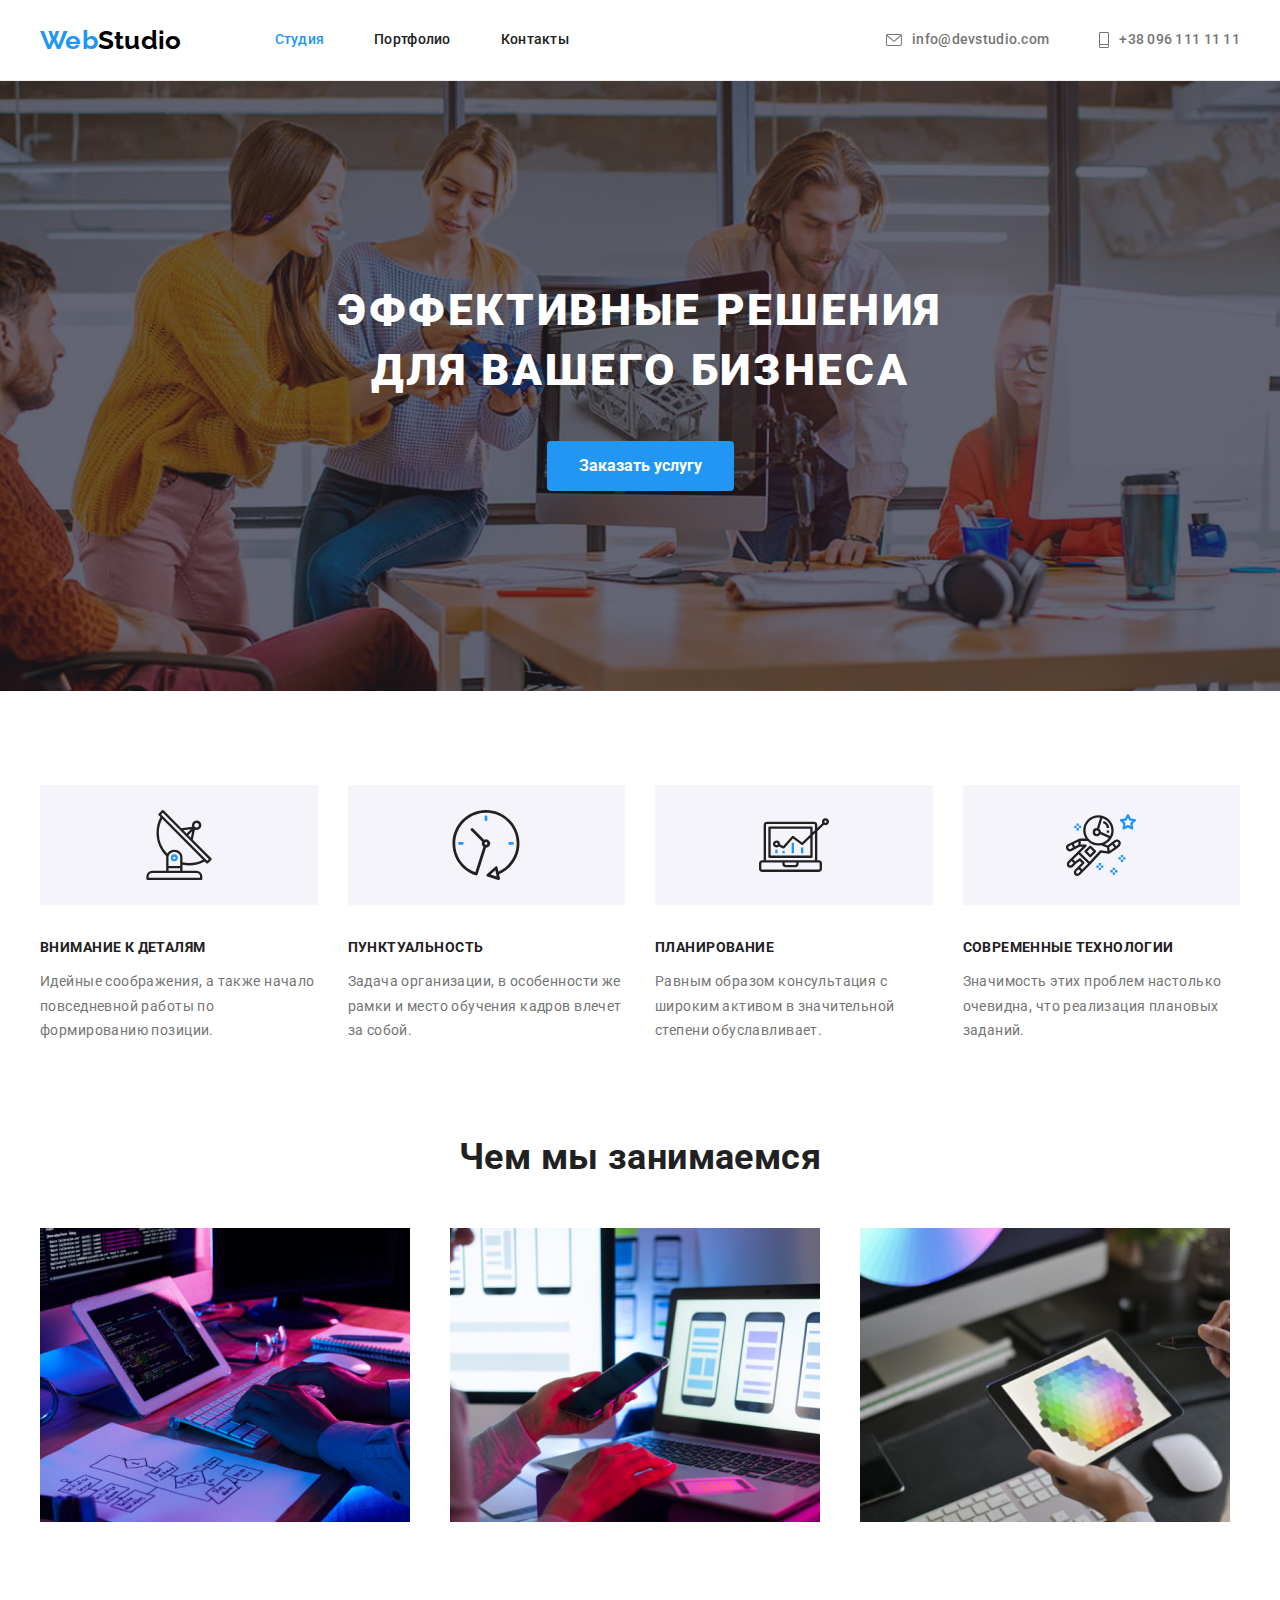
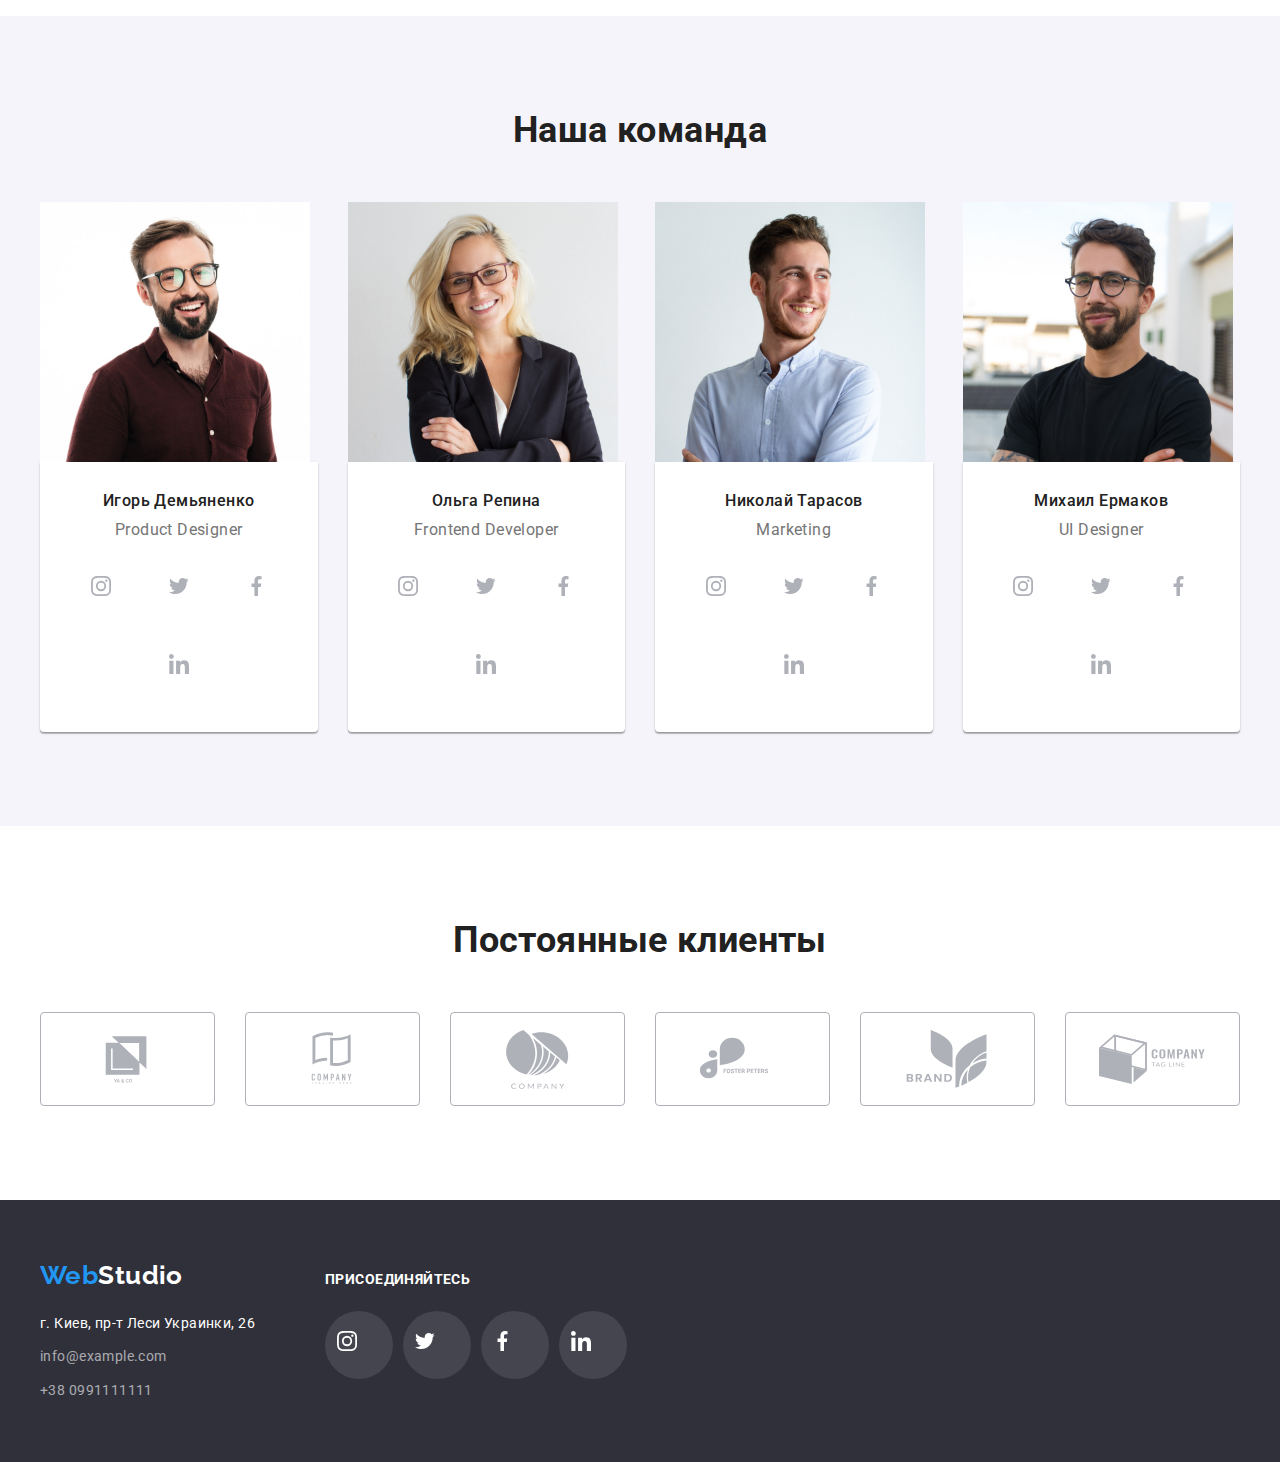
==== commit f3277c84: "update hw-04" ====
--- a/index.html
+++ b/index.html
@@ -1,301 +1,335 @@
 <!DOCTYPE html>
 <html lang="ru">
-  <head>
-    <meta charset="UTF-8" />
-    <meta http-equiv="X-UA-Compatible" content="IE=edge" />
-    <meta name="viewport" content="width=device-width, initial-scale=1.0" />
-    <title>WebStudio</title>
-    <link
-      href="https://fonts.googleapis.com/css2?family=Raleway:wght@700&family=Roboto:wght@400;500;700;900&display=swap"
-      rel="stylesheet"
-    />
-    <link
-      rel="stylesheet"
-      href="https://cdnjs.cloudflare.com/ajax/libs/modern-normalize/1.1.0/modern-normalize.min.css"
-      integrity="sha512-wpPYUAdjBVSE4KJnH1VR1HeZfpl1ub8YT/NKx4PuQ5NmX2tKuGu6U/JRp5y+Y8XG2tV+wKQpNHVUX03MfMFn9Q=="
-      crossorigin="anonymous"
-      referrerpolicy="no-referrer"
-    />
-    <link rel="stylesheet" href="./css/styles.css" />
-  </head>
-  <body>
-    <!--header-->
-    <header class="header">
-      <div class="container container-header">
-        <a href="/" class="logo logo-header">Web<span class="logo-black">Studio</span></a>
-        <nav>
-          <ul class="header-list-nav list">
-            <li class="item">
-              <a class="link header-list-link current" href="./index.html">Студия</a>
+
+<head>
+  <meta charset="UTF-8" />
+  <meta http-equiv="X-UA-Compatible" content="IE=edge" />
+  <meta name="viewport" content="width=device-width, initial-scale=1.0" />
+  <title>WebStudio</title>
+  <link href="https://fonts.googleapis.com/css2?family=Raleway:wght@700&family=Roboto:wght@400;500;700;900&display=swap"
+    rel="stylesheet" />
+  <link rel="stylesheet" href="https://cdnjs.cloudflare.com/ajax/libs/modern-normalize/1.1.0/modern-normalize.min.css"
+    integrity="sha512-wpPYUAdjBVSE4KJnH1VR1HeZfpl1ub8YT/NKx4PuQ5NmX2tKuGu6U/JRp5y+Y8XG2tV+wKQpNHVUX03MfMFn9Q=="
+    crossorigin="anonymous" referrerpolicy="no-referrer" />
+  <link rel="stylesheet" href="./css/styles.css" />
+</head>
+
+<body>
+  <!--header-->
+  <header class="header">
+    <div class="container container-header">
+      <a href="/" class="logo logo-header">Web<span class="logo-black">Studio</span></a>
+      <nav>
+        <ul class="header-list-nav list">
+          <li class="item">
+            <a class="link header-list-link current" href="./index.html">Студия</a>
+          </li>
+          <li class="item">
+            <a class="link header-list-link" href="./portfolio.html">Портфолио</a>
+          </li>
+          <li class="item">
+            <a class="link header-list-link" href="">Контакты</a>
+          </li>
+        </ul>
+      </nav>
+      <ul class="header-list-info list">
+        <li class="item">
+          <a href="mailto:info@devstudio.com" class="link header-list-link">
+            <svg class="icon-info" width="16" height="12">
+              <use href="./images/icons.svg#icon-envelope">
+
+              </use>
+            </svg>info@devstudio.com</a>
+        </li>
+        <li class="item">
+          <a href="tel:+380961111111" class="link header-list-link">
+            <svg class="icon-info" width="10" height="16">
+              <use href="./images/icons.svg#icon-phone"></use>
+            </svg>+38 096 111 11 11</a>
+        </li>
+      </ul>
+    </div>
+  </header>
+  <main>
+    <!-- hero -->
+    <section class="hero overlay">
+      <div class="container">
+        <h1 class="hero-title">Эффективные решения для вашего бизнеса</h1>
+
+        <button class="hero-button btn" type="button">Заказать услугу</button>
+      </div>
+    </section>
+    <!-- Feature -->
+    <section class="feature section">
+      <div class="container">
+        <h2 class="visually-hidden">Особенности</h2>
+        <ul class="list card-set feature-list">
+          <li class="item">
+            <div class="container-icons">
+              <svg class="icon-feature">
+                <use href="./images/icons.svg#icon-antena"></use>
+              </svg>
+            </div>
+            <h3 class="feature-title">Внимание к деталям</h3>
+
+            <p class="feature-paragraph">
+              Идейные соображения, а также начало повседневной работы по формированию позиции.
+            </p>
+          </li>
+          <li class="item">
+            <div class="container-icons">
+              <svg class="icon-feature">
+                <use href="./images/icons.svg#icon-clock"></use>
+              </svg>
+            </div>
+            <h3 class="feature-title">Пунктуальность</h3>
+            <p class="feature-paragraph">
+              Задача организации, в особенности же рамки и место обучения кадров влечет за собой.
+            </p>
+          </li>
+          <li class="item">
+            <div class="container-icons">
+              <svg class="icon-feature">
+                <use href="./images/icons.svg#icon-diagram"></use>
+              </svg>
+            </div>
+            <h3 class="feature-title">Планирование</h3>
+            <p class="feature-paragraph">
+              Равным образом консультация с широким активом в значительной степени обуславливает.
+            </p>
+          </li>
+          <li class="item">
+            <div class="container-icons">
+              <svg class="icon-feature">
+                <use href="./images/icons.svg#icon-astronaut"></use>
+              </svg>
+            </div>
+            <h3 class="feature-title">Современные технологии</h3>
+            <p class="feature-paragraph">
+              Значимость этих проблем настолько очевидна, что реализация плановых заданий.
+            </p>
+          </li>
+        </ul>
+      </div>
+    </section>
+    <!-- about us -->
+    <section class="section">
+      <div class="container">
+        <h2 class="section-title">Чем мы занимаемся</h2>
+
+        <ul class="list card-set list-about">
+          <li class="item">
+            <img src="./images/img-1.jpg" alt="Написание программного кода" />
+          </li>
+          <li class="item">
+            <img src="./images/img2.jpg" alt="Разработка мобильного дезайну" />
+          </li>
+          <li class="item">
+            <img src="./images/img3.jpg" alt="Подбор дизайнерского решения" />
+          </li>
+        </ul>
+      </div>
+    </section>
+    <!-- our team -->
+    <section class="team section">
+      <div class="container">
+        <h2 class="section-title">Наша команда</h2>
+
+        <ul class="list list-team card-set">
+          <li class="item">
+            <img class="team-photo" src="./images/img1igor.jpg" alt="Фотография Игоря Демьяненко" width="270"
+              height="260" />
+
+            <div class="container-team">
+              <h3 class="team-names">Игорь Демьяненко</h3>
+              <p class="team-paragraph">Product Designer</p>
+              <ul class="list list-social">
+                <li>
+                  <a class="link-social" href=""><svg class="icon">
+                      <use href="./images/icons.svg#icon-instagram"></use>
+                    </svg></a>
+                </li>
+                <li><a class="link-social" href=""><svg class="icon">
+                      <use href="./images/icons.svg#icon-twitter"></use>
+                    </svg></a></li>
+                <li><a class="link-social" href=""><svg class="icon">
+                      <use href="./images/icons.svg#icon-facebook"></use>
+                    </svg></a></li>
+                <li><a class="link-social" href=""><svg class="icon">
+                      <use href="./images/icons.svg#icon-linkedin"></use>
+                    </svg></a></li>
+              </ul>
+            </div>
+
+          </li>
+          <li class="item">
+            <img class="team-photo" src="./images/img2olga.jpg" alt="Фотография Ольги Репина" width="270"
+              height="260" />
+            <div class="container-team">
+              <h3 class="team-names">Ольга Репина</h3>
+              <p class="team-paragraph">Frontend Developer</p>
+              <ul class="list list-social">
+                <li>
+                  <a class="link-social" href=""><svg class="icon">
+                      <use href="./images/icons.svg#icon-instagram"></use>
+                    </svg></a>
+                </li>
+                <li><a class="link-social" href=""><svg class="icon">
+                      <use href="./images/icons.svg#icon-twitter"></use>
+                    </svg></a></li>
+                <li><a class="link-social" href=""><svg class="icon">
+                      <use href="./images/icons.svg#icon-facebook"></use>
+                    </svg></a></li>
+                <li><a class="link-social" href=""><svg class="icon">
+                      <use href="./images/icons.svg#icon-linkedin"></use>
+                    </svg></a></li>
+              </ul>
+
+            </div>
+          </li>
+
+          <li class="item">
+            <img class="team-photo" src="./images/img3nykolai.jpg" alt="Фотография Николая Тарасова" width="270"
+              height="260" />
+            <div class="container-team">
+              <h3 class="team-names">Николай Тарасов</h3>
+              <p class="team-paragraph">Marketing</p>
+              <ul class="list list-social">
+                <li>
+                  <a class="link-social" href=""><svg class="icon">
+                      <use href="./images/icons.svg#icon-instagram"></use>
+                    </svg></a>
+                </li>
+                <li><a class="link-social" href=""><svg class="icon">
+                      <use href="./images/icons.svg#icon-twitter"></use>
+                    </svg></a></li>
+                <li><a class="link-social" href=""><svg class="icon">
+                      <use href="./images/icons.svg#icon-facebook"></use>
+                    </svg></a></li>
+                <li><a class="link-social" href=""><svg class="icon">
+                      <use href="./images/icons.svg#icon-linkedin"></use>
+                    </svg></a></li>
+              </ul>
+            </div>
+          </li>
+          <li class="item">
+            <img class="team-photo" src="./images/img4myhail.jpg" alt="Фотография Михаила Ермакова" width="270"
+              height="260" />
+            <div class="container-team">
+              <h3 class="team-names">Михаил Ермаков</h3>
+              <p class="team-paragraph">UI Designer</p>
+              <ul class="list list-social">
+                <li>
+                  <a class="link-social" href=""><svg class="icon">
+                      <use href="./images/icons.svg#icon-instagram"></use>
+                    </svg></a>
+                </li>
+                <li><a class="link-social" href=""><svg class="icon">
+                      <use href="./images/icons.svg#icon-twitter"></use>
+                    </svg></a></li>
+                <li><a class="link-social" href=""><svg class="icon">
+                      <use href="./images/icons.svg#icon-facebook"></use>
+                    </svg></a></li>
+                <li><a class="link-social" href=""><svg class="icon">
+                      <use href="./images/icons.svg#icon-linkedin"></use>
+                    </svg></a></li>
+              </ul>
+            </div>
+          </li>
+        </ul>
+      </div>
+    </section>
+    <!-- clients -->
+    <section class="section clients">
+      <div class="container">
+        <h2 class="clients-title">Постоянные клиенты</h2>
+        <ul class="card-set list">
+          <li class="item clients-item"><a class="link link-clients" href="">
+              <svg class="clients-icon">
+                <use href="./images/icons.svg#icon-logo-1"></use>
+              </svg>
+            </a>
+          </li>
+          <li class="item clients-item"><a class="link link-clients" href="">
+              <svg class="clients-icon">
+                <use href="./images/icons.svg#icon-logo-2"></use>
+              </svg>
+            </a>
+          </li>
+          <li class="item clients-item"><a class="link link-clients" href="">
+              <svg class="clients-icon">
+                <use href="./images/icons.svg#icon-logo-3"></use>
+              </svg>
+            </a>
+          </li>
+          <li class="item clients-item"><a class="link link-clients" href="">
+              <svg class="clients-icon">
+                <use href="./images/icons.svg#icon-logo-4"></use>
+              </svg>
+            </a>
+          </li>
+          <li class="item clients-item"><a class="link link-clients" href="">
+              <svg class="clients-icon">
+                <use href="./images/icons.svg#icon-logo-5"></use>
+              </svg>
+            </a>
+          </li>
+          <li class="item clients-item"><a class="link link-clients" href="">
+              <svg class="clients-icon">
+                <use href="./images/icons.svg#icon-logo-6"></use>
+              </svg>
+            </a>
+          </li>
+        </ul>
+      </div>
+    </section>
+  </main>
+
+  <!-- Футер -->
+  <footer class="footer">
+    <div class="container">
+      <ul class="list main-list-footer">
+        <li>
+          <a class="logo logo-footer" href="/">Web<span class="logo-white">Studio</span></a>
+          <address class="footer-address">
+            <ul class="list list-footer">
+              <li class="item">
+                <a class="link footer-link-map" href="https://goo.gl/maps/iJicYnpqkKLWsowK6" target="_blank"
+                  rel="noopener noreferrer">г. Киев, пр-т Леси Украинки, 26</a>
+              </li>
+              <li class="item">
+                <a class="link footer-link-info" href="mailto:info@example.com">info@example.com</a>
+              </li>
+              <li class="item">
+                <a class="link footer-link-info" href="tel:+380991111111">+38 0991111111</a>
+              </li>
+
+
+            </ul>
+          </address>
+        </li>
+        <li>
+          <p class="footer-title-info">присоединяйтесь</p>
+          <ul class="list list-social">
+            <li>
+              <a class="link-social" href=""><svg class="icon">
+                  <use href="./images/icons.svg#icon-instagram"></use>
+                </svg></a>
             </li>
-            <li class="item">
-              <a class="link header-list-link" href="./portfolio.html">Портфолио</a>
-            </li>
-            <li class="item">
-              <a class="link header-list-link" href="">Контакты</a>
-            </li>
+            <li><a class="link-social" href=""><svg class="icon">
+                  <use href="./images/icons.svg#icon-twitter"></use>
+                </svg></a></li>
+            <li><a class="link-social" href=""><svg class="icon">
+                  <use href="./images/icons.svg#icon-facebook"></use>
+                </svg></a></li>
+            <li><a class="link-social" href=""><svg class="icon">
+                  <use href="./images/icons.svg#icon-linkedin"></use>
+                </svg></a></li>
           </ul>
-        </nav>
-        <ul class="header-list-info list">
-          <li class="item">
-            <a  href="mailto:info@devstudio.com" class="link header-list-link">
-             <svg class="icon-info" width="16px" height="12px"><use  href="./images/icons.svg#icon-envelope">
-
-             </use>
-             </svg>info@devstudio.com</a>
-          </li>
-          <li class="item">
-            <a href="tel:+380961111111" class="link header-list-link">
-              <svg class="icon-info" width="10px"height="16px"><use href="./images/icons.svg#icon-phone"></use></svg>+38 096 111 11 11</a>
-          </li>
-        </ul>
-      </div>
-    </header>
-    <main>
-      <!-- hero -->
-      <section class="hero overlay">
-        <div class="container hero-container">
-          <h1 class="hero-title">Эффективные решения для вашего бизнеса</h1>
-
-          <button class="hero-button btn" type="button">Заказать услугу</button>
-        </div>
-      </section>
-      <!-- Feature -->
-      <section class="feature section">
-        <div class="container">
-          <h2 class="visually-hidden">Особенности</h2>
-          <ul class="list card-set feature-list">
-            <li class="item">
-              <div class="container-icons">
-             <svg class="icon-feature"><use href="./images/icons.svg#icon-antena"></use></svg>
-              </div>
-             <h3 class="feature-title">Внимание к деталям</h3>
-
-              <p class="feature-paragraph">
-                Идейные соображения, а также начало повседневной работы по формированию позиции.
-              </p>
-            </li>
-            <li class="item"> 
-              <div class="container-icons">
-             <svg class="icon-feature"><use href="./images/icons.svg#icon-clock"></use></svg>
-              </div>
-              <h3 class="feature-title">Пунктуальность</h3>
-              <p class="feature-paragraph">
-                Задача организации, в особенности же рамки и место обучения кадров влечет за собой.
-              </p>
-            </li>
-            <li class="item"> 
-              <div class="container-icons">
-             <svg class="icon-feature"><use href="./images/icons.svg#icon-diagram"></use></svg>
-              </div>
-              <h3 class="feature-title">Планирование</h3>
-              <p class="feature-paragraph">
-                Равным образом консультация с широким активом в значительной степени обуславливает.
-              </p>
-            </li>
-            <li class="item">
-              <div class="container-icons">
-             <svg class="icon-feature"><use href="./images/icons.svg#icon-astronaut"></use></svg>
-              </div>
-              <h3 class="feature-title">Современные технологии</h3>
-              <p class="feature-paragraph">
-                Значимость этих проблем настолько очевидна, что реализация плановых заданий.
-              </p>
-            </li>
-          </ul>
-        </div>
-      </section>
-      <!-- about us -->
-      <section class="section">
-        <div class="container">
-          <h2 class="section-title">Чем мы занимаемся</h2>
-
-          <ul class="list card-set list-about">
-            <li class="item">
-              <img
-                src="./images/img-1.jpg"
-                alt="Написание программного кода"
-                width="370px"
-                height="294px"
-              />
-            </li>
-            <li class="item">
-              <img
-                src="./images/img2.jpg"
-                alt="Разработка мобильного дезайну"
-                width="370px"
-                height="294px"
-              />
-            </li>
-            <li class="item">
-              <img
-                src="./images/img3.jpg"
-                alt="Подбор дизайнерского решения"
-                width="370px"
-                height="294px"
-              />
-            </li>
-          </ul>
-        </div>
-      </section>
-      <!-- our team -->
-      <section class="team section">
-        <div class="container">
-          <h2 class="section-title">Наша команда</h2>
-
-          <ul class="list list-team card-set">
-            <li class="item">
-              <img
-                class="team-photo"
-                src="./images/img1igor.jpg"
-                alt="Фотография Игоря Демьяненко"
-                width="270"
-                height="260"
-              />
-
-              <div class="container-team">
-                <h3 class="team-names">Игорь Демьяненко</h3>
-                <p class="team-paragraph">Product Designer</p>
-                <ul class="list list-social">
-                <li a class="item-team-icon">
-<a class="link-social" href=""><svg class="icon icon-team"><use href="./images/icons.svg#icon-instagram"></use></svg></a>
-                </li>
-                <li a class="item-team-icon"><a class="link-social" href=""><svg class="icon icon-team"><use href="./images/icons.svg#icon-twitter"></use></svg></a></li>
-                <li a class="item-team-icon"><a  class="link-social"href=""><svg class="icon icon-team"><use href="./images/icons.svg#icon-facebook"></use></svg></a></li>
-                <li a class="item-team-icon"><a class="link-social" href=""><svg class="icon icon-team"><use href="./images/icons.svg#icon-linkedin"></use></svg></a></li>
-              </ul>
-              </div>
-              
-            </li>
-            <li class="item">
-              <img
-                class="team-photo"
-                src="./images/img2olga.jpg"
-                alt="Фотография Ольги Репина"
-                width="270"
-                height="260"
-              />
-              <div class="container-team">
-                <h3 class="team-names">Ольга Репина</h3>
-                <p class="team-paragraph">Frontend Developer</p>
-                <ul class="list list-social">
-                <li a class="item-team-icon">
-<a class="link-social" href=""><svg class="icon icon-team"><use href="./images/icons.svg#icon-instagram"></use></svg></a>
-                </li>
-                <li a class="item-team-icon"><a class="link-social" href=""><svg class="icon icon-team"><use href="./images/icons.svg#icon-twitter"></use></svg></a></li>
-                <li a class="item-team-icon"><a  class="link-social"href=""><svg class="icon icon-team"><use href="./images/icons.svg#icon-facebook"></use></svg></a></li>
-                <li a class="item-team-icon"><a class="link-social" href=""><svg class="icon icon-team"><use href="./images/icons.svg#icon-linkedin"></use></svg></a></li>
-              </ul>
-                
-              </div>
-            </li>
-
-            <li class="item">
-              <img
-                class="team-photo"
-                src="./images/img3nykolai.jpg"
-                alt="Фотография Николая Тарасова"
-                width="270"
-                height="260"
-              />
-              <div class="container-team">
-                <h3 class="team-names">Николай Тарасов</h3>
-                <p class="team-paragraph">Marketing</p>
-                <ul class="list list-social">
-                <li a class="item-team-icon">
-<a class="link-social" href=""><svg class="icon icon-team"><use href="./images/icons.svg#icon-instagram"></use></svg></a>
-                </li>
-                <li a class="item-team-icon"><a class="link-social" href=""><svg class="icon icon-team"><use href="./images/icons.svg#icon-twitter"></use></svg></a></li>
-                <li a class="item-team-icon"><a  class="link-social"href=""><svg class="icon icon-team"><use href="./images/icons.svg#icon-facebook"></use></svg></a></li>
-                <li a class="item-team-icon"><a class="link-social" href=""><svg class="icon icon-team"><use href="./images/icons.svg#icon-linkedin"></use></svg></a></li>
-              </ul>
-              </div>
-            </li>
-            <li class="item">
-              <img
-                class="team-photo"
-                src="./images/img4myhail.jpg"
-                alt="Фотография Михаила Ермакова"
-                width="270"
-                height="260"
-              />
-              <div class="container-team">
-                <h3 class="team-names">Михаил Ермаков</h3>
-                <p class="team-paragraph">UI Designer</p>
-                <ul class="list list-social">
-                <li a class="item-team-icon">
-<a class="link-social" href=""><svg class="icon icon-team"><use href="./images/icons.svg#icon-instagram"></use></svg></a>
-                </li>
-                <li a class="item-team-icon"><a class="link-social" href=""><svg class="icon icon-team"><use href="./images/icons.svg#icon-twitter"></use></svg></a></li>
-                <li a class="item-team-icon"><a  class="link-social"href=""><svg class="icon icon-team"><use href="./images/icons.svg#icon-facebook"></use></svg></a></li>
-                <li a class="item-team-icon"><a class="link-social" href=""><svg class="icon icon-team"><use href="./images/icons.svg#icon-linkedin"></use></svg></a></li>
-              </ul>
-              </div>
-            </li>
-          </ul>
-        </div>
-      </section>
-            <!-- clients -->
-      <section class="section clients">
-        <div class="container">
-          <h2 class="clients-title">Постоянные клиенты</h2>
-          <ul class="clients-list list">
-            <li class="item"><a class="link link-clients" href=""><div class="clients-container"><svg class="clients-icon"><use href="./images/icons.svg#icon-logo-1"></use></svg></div></a>
-            </li>
-            <li class="item"><a class="link link-clients" href=""><div class="clients-container"><svg class="clients-icon"><use href="./images/icons.svg#icon-logo-2"></use></svg></div></a>
-            </li>
-            <li class="item"><a class="link link-clients" href=""><div class="clients-container"><svg class="clients-icon"><use href="./images/icons.svg#icon-logo-3"></use></svg></div></a>
-            </li>
-            <li class="item"><a class="link link-clients" href=""><div class="clients-container"><svg class="clients-icon"><use href="./images/icons.svg#icon-logo-4"></use></svg></div></a>
-            </li>
-            <li class="item"><a class="link link-clients" href=""><div class="clients-container"><svg class="clients-icon"><use href="./images/icons.svg#icon-logo-5"></use></svg></div></a>
-            </li>
-            <li class="item"><a class="link link-clients" href=""><div class="clients-container"><svg class="clients-icon"><use href="./images/icons.svg#icon-logo-6"></use></svg></div></a>
-            </li>
-          </ul>
-        </div>
-      </section>
-    </main>
-    </main>
-    <!-- Футер -->
-    <footer class="footer">
-      <div class="container"><ul class="list main-list-footer">
-        <li class="item-logo">
-        <a class="logo logo-footer" href="/">Web<span class="logo-white">Studio</span></a>
-        <address class="footer-address">
-          <ul class="list list-footer">
-            <li class="item">
-              <a
-                class="link footer-link-map"
-                href="https://goo.gl/maps/iJicYnpqkKLWsowK6"
-                target="_blank"
-                rel="noopener noreferrer"
-                >г. Киев, пр-т Леси Украинки, 26</a
-              >
-            </li>
-            <li class="item">
-              <a class="link footer-link-info" href="mailto:info@example.com">info@example.com</a>
-            </li>
-            <li class="item">
-              <a class="link footer-link-info" href="tel:+380991111111">+38 0991111111</a>
-            </li>
-          </li>
-          
-          </ul>
-        </address>
-        <li class="item-info">
-            <p class="footer-title-info">присоединяйтесь</p>
-            <ul class="list list-social">
-                <li class="item-footer-icon">
-<a class="link-social" href=""><svg class="icon icon-footer"><use href="./images/icons.svg#icon-instagram"></use></svg></a>
-                </li>
-                <li class="item-footer-icon"><a class="link-social" href=""><svg class="icon icon-footer"><use href="./images/icons.svg#icon-twitter"></use></svg></a></li>
-                <li class="item-footer-icon"><a  class="link-social"href=""><svg class="icon icon-footer"><use href="./images/icons.svg#icon-facebook"></use></svg></a></li>
-                <li class="item-footer-icon"><a class="link-social" href=""><svg class="icon icon-footer"><use href="./images/icons.svg#icon-linkedin"></use></svg></a></li>
-              </ul>
-          </li>
-        </ul>
-      </div>
-    </footer>
-  </body>
-</html>
+        </li>
+      </ul>
+    </div>
+  </footer>
+</body>
+
+</html>--- a/css/styles.css
+++ b/css/styles.css
@@ -10,6 +10,7 @@
   --secondary-bg-color: #2f303a;
   --tertiary-bg-color: #f5f4fa;
   --paragraph-color: #757575;
+  --icons-color: #afb1b8;
 }
 .list {
   margin: 0;
@@ -71,7 +72,6 @@
 .header-info-link:hover,
 .header-info-link:focus {
   color: var(--brand-color-2);
-  fill: var(--brand-color-2);
 }
 .header-list-nav {
   color: var(--brand-color-1);
@@ -88,7 +88,6 @@
   padding: 200px 0;
 }
 .overlay {
-  height: 600px;
   max-width: 1600px;
 
   background-image: linear-gradient(to right, rgba(47, 48, 58, 0.4), rgba(47, 48, 58, 0.4)),
@@ -192,7 +191,8 @@
 }
 /* Для постерів у портфоліо */
 .portfolio-link {
-  text-decoration: none;
+  display: flex;
+  flex-direction: column;
 }
 .portfolio-title {
   color: var(--brand-color-1);
@@ -354,12 +354,9 @@
 }
 .icon-info {
   margin-right: 10px;
-  fill: rgba(117, 117, 117, 1);
-}
-
-.link:hover .icon-info {
-  fill: #188ce8;
-}
+  fill: currentColor;
+}
+
 .icon-feature {
   width: 70px;
   height: 70px;
@@ -367,15 +364,17 @@
   align-items: center;
 }
 .container-icons {
-  background-color: #f5f4fa;
-  padding: 25px 100px;
+  display: flex;
+  justify-content: center;
+  align-items: center;
+  background-color: var(--tertiary-bg-color);
+  padding: 25px;
   margin-bottom: 30px;
   max-height: 120px;
 }
-.icon-team {
-  fill: #afb1b8;
-}
-.link-social:hover .icon-team {
+
+.link-social:hover .icon,
+.link-social:focus .icon {
   fill: var(--primary-bg-color);
 }
 
@@ -397,33 +396,38 @@
   align-content: center;
   border-radius: 50%;
   padding: 12px;
-}
-.clients-list {
-  display: flex;
-  flex-wrap: wrap;
-  gap: 30px;
+  fill: var(--icons-color);
 }
 .clients-icon {
   width: 106px;
   height: 60px;
   fill: #afb1b8;
 }
-.clients-container {
+
+.card-set .clients-item {
+  width: calc((100% - 150px) / 6);
+}
+.link-clients:hover,
+.link-clients:focus {
+  border: 1px solid #2196f3;
+}
+.link-clients:hover .clients-icon,
+.link-clients:focus .clients-icon {
+  fill: var(--brand-color-2);
+}
+.link-clients {
+  display: flex;
+  justify-content: center;
+  align-items: center;
   padding: 16px 32px;
   border: 1px solid #afb1b8;
   border-radius: 4px;
 }
-.clients-list .item {
-  width: calc((100% - 150px) / 6);
-}
-.link-clients:hover .clients-container {
-  border: 1px solid #2196f3;
-}
-.link-clients:hover .clients-icon {
-  fill: var(--brand-color-2);
-}
+
 .main-list-footer {
   display: flex;
+  flex-wrap: wrap;
+  gap: 70px;
   align-items: baseline;
 }
 .footer-title-info {
@@ -433,20 +437,18 @@
 
   color: #ffffff;
 }
-.item-logo {
-  margin-right: 70px;
-}
-.portfolio-link:hover .hover-container {
+
+.portfolio-link:hover,
+.portfolio-link:focus {
   box-shadow: 0px 1px 1px rgba(0, 0, 0, 0.12), 0px 4px 4px rgba(0, 0, 0, 0.06),
     1px 4px 6px rgba(0, 0, 0, 0.16);
 }
 
-.icon-footer {
+.footer .link-social {
+  background-color: #ffffff1a;
   fill: var(--primary-bg-color);
 }
-.item-footer-icon .link-social {
-  background-color: #ffffff1a;
-}
-.link-social:hover {
+.link-social:hover,
+.link-social:focus {
   background-color: var(--brand-color-2);
 }
